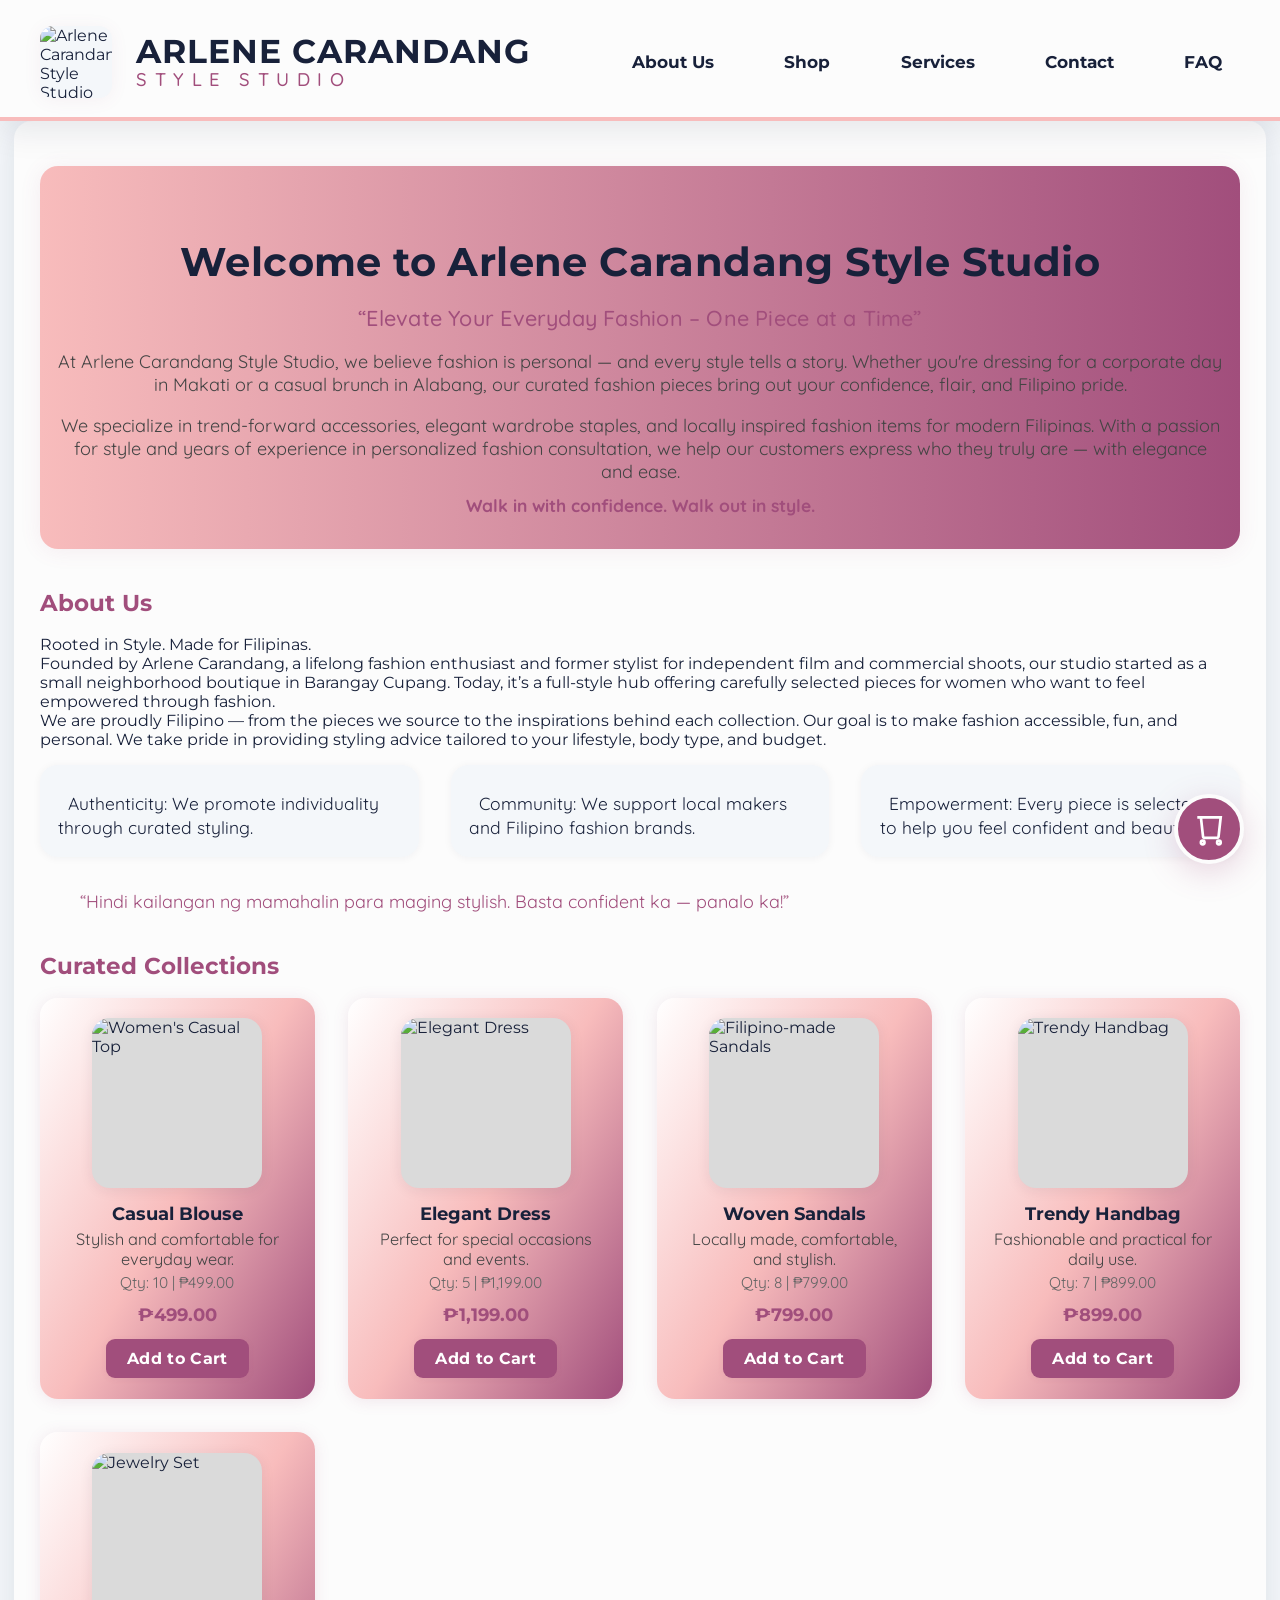
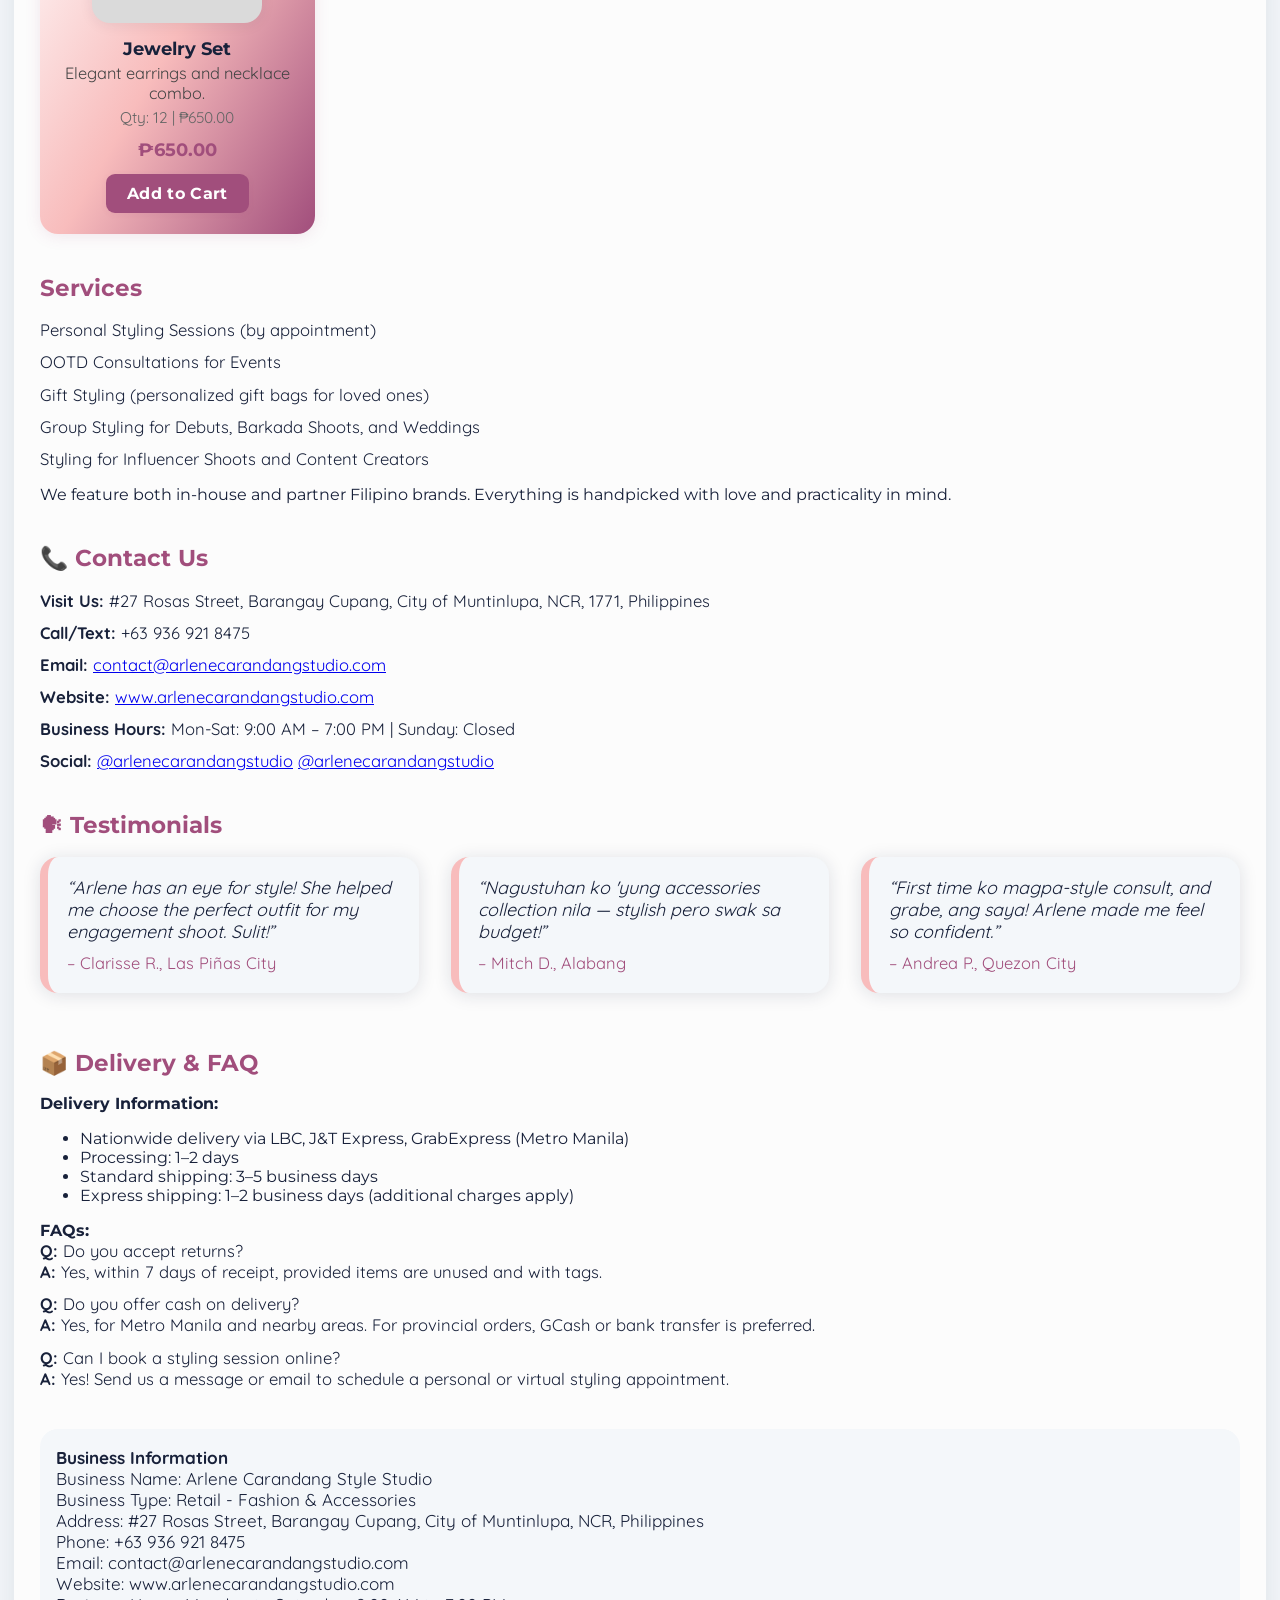
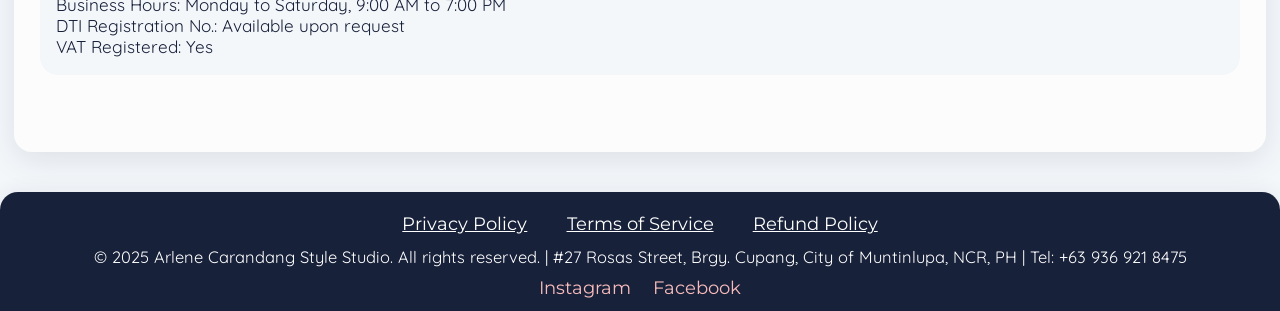
==== index.html @ e935bd35 "index.html" ====
<!DOCTYPE html>
<html lang="en">
<head>
    <meta charset="UTF-8">
    <meta name="viewport" content="width=device-width, initial-scale=1.0">
    <title>Arlene Carandang Style Studio</title>
    <meta name="description" content="Fashion & Accessories for Modern Filipinas. Shop curated collections, book styling sessions, and elevate your style at Arlene Carandang Style Studio.">
    <link rel="icon" type="image/png" href="image/FAVICON.png">
    <link href="https://fonts.googleapis.com/css?family=Montserrat:700,400|Quicksand:500,700&display=swap" rel="stylesheet">
    <style>
        :root {
            --brand-dark: #18213a;
            --brand-accent: #a14e7c;
            --brand-accent2: #f8bcbc;
            --brand-light: #fcfcfc;
            --brand-bg: #f4f7fa;
            --border-radius: 18px;
            --shadow: 0 8px 32px rgba(24,33,58,0.10);
            --brand-spacing: 1.7rem;
            --gradient: linear-gradient(to right, #f8bcbc 0%, #a14e7c 100%);
            --gradient2: linear-gradient(120deg, #fff 0%, #f8bcbc 50%, #a14e7c 100%);
        }
        html, body {
            margin: 0;
            padding: 0;
            font-family: 'Montserrat', 'Quicksand', Arial, Helvetica, sans-serif;
            background: var(--brand-bg);
            color: var(--brand-dark);
        }
        header {
            background: var(--brand-light);
            box-shadow: var(--shadow);
            margin-bottom: 0;
            position: sticky;
            top: 0;
            left: 0;
            right: 0;
            z-index: 100;
            width: 100%;
            transition: box-shadow 0.3s;
            border-bottom: 4px solid var(--brand-accent2);
        }
        .header-wrapper {
            display: flex;
            align-items: center;
            justify-content: space-between;
            max-width: 1200px;
            margin: 0 auto;
            padding: 1.6rem var(--brand-spacing) 1.2rem var(--brand-spacing);
            width: 100%;
        }
        .logo-box {
            display: flex;
            align-items: center;
            gap: 1.5rem;
        }
        .logo-img {
            height: 72px;
            width: 72px;
            min-width: 72px;
            display: flex;
            align-items: center;
        }
        .logo-img img {
            height: 72px;
            width: 72px;
            object-fit: contain;
            display: block;
            border: none;
            border-radius: 13px;
            background: var(--brand-bg);
            box-shadow: 0 2px 18px rgba(161,78,124,0.07);
        }
        .logo-title {
            display: flex;
            flex-direction: column;
            line-height: 1.1;
        }
        .logo-title .main {
            font-size: 2.05rem;
            font-weight: 700;
            color: var(--brand-dark);
            letter-spacing: 0.03em;
            font-family: 'Montserrat', Arial, sans-serif;
        }
        .logo-title .sub {
            font-size: 1.15rem;
            font-weight: 500;
            color: var(--brand-accent);
            letter-spacing: 0.41em;
            margin-top: 0.10rem;
            font-family: 'Quicksand', Arial, sans-serif;
        }
        nav {
            display: flex;
            gap: 2.2rem;
            align-items: center;
        }
        nav a {
            text-decoration: none;
            font-weight: 700;
            font-size: 1.05rem;
            color: var(--brand-dark);
            padding: 0.38rem 1.1rem;
            border-radius: 10px;
            background: none;
            transition: background 0.18s, color 0.18s;
            font-family: 'Montserrat', Arial, sans-serif;
        }
        nav a:hover {
            background: var(--brand-accent2);
            color: var(--brand-dark);
        }
        .burger {
            display: none;
            flex-direction: column;
            justify-content: center;
            align-items: center;
            width: 47px;
            height: 47px;
            cursor: pointer;
            border: none;
            background: transparent;
            margin-left: 1.5rem;
        }
        .burger span {
            display: block;
            height: 5px;
            width: 34px;
            background: var(--brand-dark);
            border-radius: 3px;
            margin: 4px 0;
            transition: all 0.3s;
        }
        @media (max-width: 900px) {
            main {
                padding: 1.2rem 0.4rem;
            }
            .products {
                grid-template-columns: repeat(auto-fit, minmax(220px, 1fr));
            }
            .header-wrapper {
                flex-direction: column;
                gap: 0.6rem;
                padding: 1.6rem 0.8rem 1.2rem 0.8rem;
            }
        }
        @media (max-width: 768px) {
            .header-wrapper {
                flex-direction: row;
                align-items: center;
                justify-content: space-between;
                padding: 1.2rem 0.8rem 1.2rem 0.8rem;
            }
            nav {
                position: fixed;
                top: 0;
                right: -100%;
                height: 100vh;
                width: 260px;
                background: var(--brand-light);
                box-shadow: -2px 0 12px rgba(24,33,58,0.16);
                flex-direction: column;
                justify-content: flex-start;
                align-items: flex-start;
                gap: 0;
                padding: 5.2rem 1.3rem 1.3rem 1.3rem;
                border-radius: 0 0 0 var(--border-radius);
                transition: right 0.32s ease;
                z-index: 200;
            }
            nav a {
                width: 100%;
                margin-bottom: 1.3rem;
                font-size: 1.17rem;
                padding: 0.62rem 0.5rem;
            }
            nav.show {
                right: 0;
            }
            .burger {
                display: flex;
            }
        }
        @media (max-width: 600px) {
            .logo-img, .logo-img img {
                height: 57px;
                width: 57px;
                min-width: 57px;
            }
            .logo-title .main {
                font-size: 1.29rem;
            }
            .logo-title .sub {
                font-size: 0.93rem;
            }
            .intro h1 {
                font-size: 1.57rem;
            }
            .cart-popup-content {
                width: 96vw;
                max-width: 430px;
            }
            .products {
                grid-template-columns: 1fr;
            }
            nav {
                width: 89vw;
            }
        }
        main {
            max-width: 1200px;
            margin: 0 auto;
            background: var(--brand-light);
            border-radius: var(--border-radius);
            box-shadow: var(--shadow);
            padding: 2.8rem 2vw;
        }
        .intro {
            text-align: center;
            margin-bottom: 2.5rem;
            background: var(--gradient);
            border-radius: var(--border-radius);
            padding: 2.4rem 1.1rem 2.1rem 1.1rem;
            color: var(--brand-dark);
            box-shadow: 0 2px 22px rgba(161,78,124,0.09);
        }
        .intro h1 {
            font-size: 2.5rem;
            font-weight: 700;
            color: var(--brand-dark);
            margin-bottom: 0.4rem;
            letter-spacing: 0.01em;
            font-family: 'Montserrat', Arial, sans-serif;
        }
        .intro h2 {
            font-weight: 500;
            font-size: 1.35rem;
            color: var(--brand-accent);
            margin-bottom: 1.2rem;
            letter-spacing: 0.01em;
            font-family: 'Quicksand', Arial, sans-serif;
        }
        .intro p {
            font-size: 1.13rem;
            margin-bottom: 0.7rem;
            color: #444;
            font-family: 'Quicksand', Arial, sans-serif;
        }
        .intro .slogan {
            font-weight: 700;
            font-size: 1.09rem;
            color: var(--brand-accent);
            margin-top: 0.7rem;
            font-family: 'Quicksand', Arial, sans-serif;
        }
        .section {
            margin-bottom: 2.5rem;
        }
        .section h3 {
            color: var(--brand-accent);
            margin-bottom: 1.1rem;
            font-size: 1.42rem;
            font-weight: 700;
            font-family: 'Montserrat', Arial, sans-serif;
        }
        .about-values {
            display: flex;
            flex-wrap: wrap;
            gap: 2rem;
            margin-top: 1rem;
        }
        .about-value {
            flex: 1 1 220px;
            background: var(--brand-bg);
            border-radius: var(--border-radius);
            padding: 1.15rem;
            margin-bottom: 1rem;
            box-shadow: 0 1px 8px rgba(24,33,58,0.05);
            font-size: 1.09rem;
            color: var(--brand-dark);
            font-family: 'Quicksand', Arial, sans-serif;
        }
        .about-value span {
            font-size: 1.7rem;
            margin-right: 0.6rem;
        }
        .products {
            display: grid;
            grid-template-columns: repeat(auto-fit, minmax(260px, 1fr));
            gap: 2.1rem;
        }
        .product-card {
            background: var(--gradient2);
            border-radius: var(--border-radius);
            box-shadow: 0 2px 16px rgba(161,78,124,0.13);
            padding: 1.3rem 1.2rem 1.3rem 1.2rem;
            display: flex;
            flex-direction: column;
            align-items: center;
            transition: box-shadow 0.15s;
        }
        .product-card:hover {
            box-shadow: 0 8px 32px rgba(161,78,124,0.23);
        }
        .product-card img {
            width: 100%;
            max-width: 170px;
            height: 170px;
            object-fit: cover;
            border-radius: var(--border-radius);
            margin-bottom: 0.9rem;
            background: #dadada;
            box-shadow: 0 2px 14px rgba(24,33,58,0.08);
        }
        .product-title {
            font-weight: 700;
            color: var(--brand-dark);
            margin-bottom: 0.3rem;
            font-size: 1.12rem;
            text-align: center;
            font-family: 'Montserrat', Arial, sans-serif;
        }
        .product-desc {
            font-size: 1.02rem;
            color: #444;
            margin-bottom: 0.2rem;
            text-align: center;
            font-family: 'Quicksand', Arial, sans-serif;
        }
        .product-meta {
            font-size: 0.97rem;
            color: #666;
            margin-bottom: 0.7rem;
            text-align: center;
            font-family: 'Quicksand', Arial, sans-serif;
        }
        .product-price {
            font-size: 1.15rem;
            font-weight: 700;
            color: var(--brand-accent);
            margin-bottom: 0.8rem;
            font-family: 'Montserrat', Arial, sans-serif;
        }
        .product-card button {
            padding: 0.6rem 1.32rem;
            background: var(--brand-accent);
            color: #fff;
            border: none;
            border-radius: 9px;
            font-size: 1.03rem;
            cursor: pointer;
            font-weight: 700;
            letter-spacing: 0.02em;
            transition: background 0.2s, box-shadow 0.2s;
            font-family: 'Montserrat', Arial, sans-serif;
            box-shadow: 0 1px 6px rgba(161,78,124,0.09);
        }
        .product-card button:hover {
            background: var(--brand-dark);
            box-shadow: 0 2px 14px rgba(24,33,58,0.11);
        }
        .services-list,
        .contact-list,
        .faq-list {
            margin: 0;
            padding: 0;
            list-style: none;
        }
        .services-list li,
        .contact-list li,
        .faq-list li {
            margin-bottom: 0.7rem;
            font-size: 1.04rem;
            font-family: 'Quicksand', Arial, sans-serif;
        }
        .testimonials {
            display: flex;
            flex-wrap: wrap;
            gap: 2rem;
        }
        .testimonial-card {
            flex: 1 1 270px;
            background: var(--brand-bg);
            border-radius: var(--border-radius);
            box-shadow: 0 2px 18px rgba(24,33,58,0.13);
            padding: 1.2rem;
            margin-bottom: 1rem;
            font-style: italic;
            font-size: 1.12rem;
            font-family: 'Quicksand', Arial, sans-serif;
            border-left: 8px solid var(--brand-accent2);
        }
        .testimonial-card cite {
            display: block;
            margin-top: 0.7rem;
            font-size: 1.03rem;
            color: var(--brand-accent);
            font-style: normal;
        }
        .business-info {
            background: var(--brand-bg);
            border-radius: var(--border-radius);
            padding: 1.15rem 1rem 1.15rem 1rem;
            margin-bottom: 2rem;
            font-size: 1.07rem;
            font-family: 'Quicksand', Arial, sans-serif;
        }
        footer {
            background: var(--brand-dark);
            color: #fff;
            text-align: center;
            padding: 1.3rem 0 0.7rem 0;
            margin-top: 2.5rem;
            border-radius: var(--border-radius) var(--border-radius) 0 0;
            box-shadow: 0 -2px 18px rgba(24,33,58,0.07);
        }
        .footer-links {
            margin-bottom: 0.8rem;
        }
        .footer-links a {
            color: #fff;
            text-decoration: underline;
            margin: 0 1.1rem;
            font-size: 1.1rem;
            font-family: 'Montserrat', Arial, sans-serif;
        }
        .footer-links a:hover {
            color: var(--brand-accent2);
        }
        .footer-info {
            font-size: 1.03rem;
            margin-bottom: 0.6rem;
            font-family: 'Quicksand', Arial, sans-serif;
        }
        .footer-social a {
            color: var(--brand-accent2);
            margin: 0 0.56rem;
            font-size: 1.14rem;
            text-decoration: none;
            font-family: 'Montserrat', Arial, sans-serif;
        }
        .footer-social a:hover {
            color: #fff;
        }
        .burger.active span:nth-child(1) {
            transform: rotate(45deg) translate(8px, 8px);
        }
        .burger.active span:nth-child(2) {
            opacity: 0;
        }
        .burger.active span:nth-child(3) {
            transform: rotate(-45deg) translate(8px, -8px);
        }
        .nav-overlay {
            display: none;
            position: fixed;
            top: 0; left: 0; right: 0; bottom: 0;
            background: rgba(24,33,58,0.25);
            z-index: 150;
        }
        .nav-overlay.show {
            display: block;
        }
        /* Floating Cart Button Styles */
        .cart-fab {
            position: fixed;
            bottom: 36px;
            right: 36px;
            z-index: 999;
            background: var(--brand-accent);
            color: #fff;
            border: none;
            border-radius: 50%;
            width: 70px;
            height: 70px;
            display: flex;
            align-items: center;
            justify-content: center;
            box-shadow: 0 8px 32px rgba(161,78,124,0.23);
            cursor: pointer;
            transition: background 0.22s, box-shadow 0.22s, transform 0.16s;
            font-size: 2.4rem;
            border: 4px solid var(--brand-light);
        }
        .cart-fab:hover {
            background: var(--brand-dark);
            box-shadow: 0 12px 38px rgba(24,33,58,0.27);
            transform: scale(1.07);
        }
        @media (max-width: 600px) {
            .cart-fab {
                bottom: 18px;
                right: 18px;
                width: 54px;
                height: 54px;
                font-size: 1.7rem;
                border-width: 2px;
            }
        }
        /* Cart Popup Styles */
        .cart-popup-bg {
            display: none;
            position: fixed;
            left: 0; top: 0; right: 0; bottom: 0;
            background: rgba(24,33,58,0.22);
            z-index: 2001;
        }
        .cart-popup-bg.show {
            display: block;
        }
        .cart-popup-content {
            position: fixed;
            left: 50%;
            top: 50%;
            transform: translate(-50%, -50%);
            background: var(--brand-light);
            border-radius: var(--border-radius);
            box-shadow: 0 8px 38px rgba(24,33,58,0.23);
            min-width: 370px;
            max-width: 410px;
            padding: 2.1rem 1.5rem 1.3rem 1.5rem;
            z-index: 2002;
            display: none;
            flex-direction: column;
            animation: fadeInCart 0.33s;
        }
        .cart-popup-content.show {
            display: flex;
        }
        @keyframes fadeInCart {
            from { transform: translate(-50%, 60px) scale(0.95); opacity: 0; }
            to { transform: translate(-50%, 0) scale(1); opacity: 1; }
        }
        .cart-popup-header {
            font-size: 1.23rem;
            font-weight: 700;
            color: var(--brand-dark);
            margin-bottom: 0.67rem;
            letter-spacing: 0.04em;
            font-family: 'Montserrat', Arial, sans-serif;
        }
        .cart-popup-items {
            margin-bottom: 1.1rem;
            padding: 0;
            max-height: 180px;
            overflow-y: auto;
            background: var(--brand-bg);
            border-radius: 10px;
            box-shadow: 0 1px 6px rgba(161,78,124,0.05);
        }
        .cart-popup-items li {
            display: flex;
            align-items: center;
            justify-content: space-between;
            list-style: none;
            font-size: 1.09rem;
            margin-bottom: 0.34rem;
            color: var(--brand-dark);
            padding: 0.55rem 1rem;
            border-bottom: 1px solid #ececec;
        }
        .cart-popup-items li:last-child {
            border-bottom: none;
        }
        .cart-popup-item-title {
            font-weight: 500;
            font-family: 'Montserrat', Arial, sans-serif;
        }
        .cart-popup-item-remove {
            background: var(--brand-accent2);
            color: var(--brand-dark);
            border: none;
            border-radius: 6px;
            cursor: pointer;
            font-size: 0.97rem;
            font-weight: 700;
            padding: 0.32rem 0.8rem;
            margin-left: 1rem;
            transition: background 0.18s, color 0.18s;
        }
        .cart-popup-item-remove:hover {
            background: var(--brand-accent);
            color: #fff;
        }
        .cart-popup-total {
            font-weight: 700;
            color: var(--brand-accent);
            margin-bottom: 1.2rem;
            font-size: 1.14rem;
            font-family: 'Montserrat', Arial, sans-serif;
        }
        .cart-popup-actions {
            display: flex;
            justify-content: flex-end;
            gap: 0.7rem;
        }
        .cart-popup-close,
        .cart-popup-checkout {
            padding: 0.75rem 1.4rem;
            border-radius: 12px;
            font-weight: 700;
            font-size: 1.07rem;
            border: none;
            cursor: pointer;
            transition: background 0.22s;
            font-family: 'Montserrat', Arial, sans-serif;
            box-shadow: 0 1px 6px rgba(24,33,58,0.07);
        }
        .cart-popup-close {
            background: #eee;
            color: var(--brand-dark);
        }
        .cart-popup-close:hover {
            background: #e0d1d9;
            color: var(--brand-accent);
        }
        .cart-popup-checkout {
            background: var(--brand-accent);
            color: #fff;
        }
        .cart-popup-checkout:hover {
            background: var(--brand-dark);
        }
        @media (max-width: 600px) {
            .cart-popup-content {
                left: 50%;
                top: 50%;
                min-width: 220px;
                max-width: 96vw;
                padding: 1.3rem 0.8rem 1.3rem 0.8rem;
            }
        }
    </style>
    <script>
        // Simple front-end cart functionality
        let cart = [];
        function addToCart(productTitle, price) {
            const item = cart.find(i => i.title === productTitle);
            if (item) {
                item.qty += 1;
            } else {
                cart.push({ title: productTitle, price: price, qty: 1 });
            }
            renderCartPopup();
        }
        function removeCartItem(index) {
            cart.splice(index, 1);
            renderCartPopup();
        }
        function renderCartPopup() {
            const cartList = document.getElementById('cart-popup-items');
            const cartTotal = document.getElementById('cart-popup-total');
            cartList.innerHTML = '';
            let total = 0;
            if (cart.length === 0) {
                const li = document.createElement('li');
                li.textContent = 'Cart is empty.';
                li.style.opacity = '0.7';
                li.style.justifyContent = 'center';
                cartList.appendChild(li);
            } else {
                cart.forEach((item, idx) => {
                    total += item.price * item.qty;
                    const li = document.createElement('li');
                    const titleSpan = document.createElement('span');
                    titleSpan.className = 'cart-popup-item-title';
                    titleSpan.textContent = `${item.title} x${item.qty} - ₱${item.price.toFixed(2)}`;
                    li.appendChild(titleSpan);
                    const removeBtn = document.createElement('button');
                    removeBtn.className = 'cart-popup-item-remove';
                    removeBtn.textContent = 'Remove';
                    removeBtn.onclick = function() { removeCartItem(idx); };
                    li.appendChild(removeBtn);
                    cartList.appendChild(li);
                });
            }
            cartTotal.textContent = `Total: ₱${total.toFixed(2)}`;
        }
        function openCartPopup() {
            document.getElementById('cart-popup-bg').classList.add('show');
            document.getElementById('cart-popup-content').classList.add('show');
            renderCartPopup();
        }
        function closeCartPopup() {
            document.getElementById('cart-popup-bg').classList.remove('show');
            document.getElementById('cart-popup-content').classList.remove('show');
        }
        function checkout() {
            window.location.href = 'order-summary.html';
        }
        document.addEventListener('DOMContentLoaded', function() {
            renderCartPopup();

            var burger = document.getElementById('burger-btn');
            var nav = document.getElementById('main-nav');
            var overlay = document.getElementById('nav-overlay');
            function toggleNav() {
                burger.classList.toggle('active');
                nav.classList.toggle('show');
                overlay.classList.toggle('show');
                if (nav.classList.contains('show')) {
                    document.body.style.overflow = 'hidden';
                } else {
                    document.body.style.overflow = '';
                }
            }
            burger.addEventListener('click', toggleNav);
            overlay.addEventListener('click', toggleNav);
            window.addEventListener('resize', function() {
                if (window.innerWidth > 768) {
                    nav.classList.remove('show');
                    burger.classList.remove('active');
                    overlay.classList.remove('show');
                    document.body.style.overflow = '';
                }
            });
            document.addEventListener('keydown', function(e) {
                if (e.key === 'Escape' && nav.classList.contains('show')) {
                    toggleNav();
                }
                if (e.key === 'Escape' && document.getElementById('cart-popup-bg').classList.contains('show')) {
                    closeCartPopup();
                }
            });

            document.getElementById('cart-popup-bg').addEventListener('click', closeCartPopup);
            document.getElementById('cart-fab-btn').addEventListener('click', openCartPopup);
            document.getElementById('cart-popup-close').addEventListener('click', closeCartPopup);
            document.getElementById('cart-popup-checkout').addEventListener('click', checkout);
        });
    </script>
</head>
<body>
    <header>
        <div class="header-wrapper">
            <div class="logo-box">
                <div class="logo-img">
                    <img src="image/LOGO.png" alt="Arlene Carandang Style Studio Logo">
                </div>
                <div class="logo-title">
                    <span class="main">ARLENE CARANDANG</span>
                    <span class="sub">STYLE STUDIO</span>
                </div>
            </div>
            <button id="burger-btn" class="burger" aria-label="Open navigation" aria-expanded="false" aria-controls="main-nav">
                <span></span>
                <span></span>
                <span></span>
            </button>
            <nav id="main-nav">
                <a href="#about">About Us</a>
                <a href="#products">Shop</a>
                <a href="#services">Services</a>
                <a href="#contact">Contact</a>
                <a href="#faq">FAQ</a>
            </nav>
        </div>
        <div id="nav-overlay" class="nav-overlay"></div>
    </header>
    <main>
        <section class="intro">
            <h1>Welcome to Arlene Carandang Style Studio</h1>
            <h2>“Elevate Your Everyday Fashion – One Piece at a Time”</h2>
            <p>At Arlene Carandang Style Studio, we believe fashion is personal — and every style tells a story. Whether you're dressing for a corporate day in Makati or a casual brunch in Alabang, our curated fashion pieces bring out your confidence, flair, and Filipino pride.</p>
            <p>We specialize in trend-forward accessories, elegant wardrobe staples, and locally inspired fashion items for modern Filipinas. With a passion for style and years of experience in personalized fashion consultation, we help our customers express who they truly are — with elegance and ease.</p>
            <div class="slogan"> Walk in with confidence. Walk out in style.</div>
        </section>
        <section id="about" class="section">
            <h3>About Us</h3>
            <p>Rooted in Style. Made for Filipinas.<br>
            Founded by Arlene Carandang, a lifelong fashion enthusiast and former stylist for independent film and commercial shoots, our studio started as a small neighborhood boutique in Barangay Cupang. Today, it’s a full-style hub offering carefully selected pieces for women who want to feel empowered through fashion.<br>
            We are proudly Filipino — from the pieces we source to the inspirations behind each collection. Our goal is to make fashion accessible, fun, and personal. We take pride in providing styling advice tailored to your lifestyle, body type, and budget.</p>
            <div class="about-values">
                <div class="about-value"><span></span>Authenticity: We promote individuality through curated styling.</div>
                <div class="about-value"><span></span>Community: We support local makers and Filipino fashion brands.</div>
                <div class="about-value"><span></span>Empowerment: Every piece is selected to help you feel confident and beautiful.</div>
            </div>
            <blockquote style="font-size:1.12rem;color:var(--brand-accent);margin-top:1.1rem;font-family:'Quicksand',Arial,sans-serif;">
                “Hindi kailangan ng mamahalin para maging stylish. Basta confident ka — panalo ka!”
            </blockquote>
        </section>
        <section id="products" class="section">
            <h3>Curated Collections</h3>
            <div class="products">
                <div class="product-card">
                    <img src="image/placeholder1.png" alt="Women's Casual Top">
                    <div class="product-title">Casual Blouse</div>
                    <div class="product-desc">Stylish and comfortable for everyday wear.</div>
                    <div class="product-meta">Qty: 10 | ₱499.00</div>
                    <div class="product-price">₱499.00</div>
                    <button onclick="addToCart('Casual Blouse', 499.00)">Add to Cart</button>
                </div>
                <div class="product-card">
                    <img src="image/placeholder2.png" alt="Elegant Dress">
                    <div class="product-title">Elegant Dress</div>
                    <div class="product-desc">Perfect for special occasions and events.</div>
                    <div class="product-meta">Qty: 5 | ₱1,199.00</div>
                    <div class="product-price">₱1,199.00</div>
                    <button onclick="addToCart('Elegant Dress', 1199.00)">Add to Cart</button>
                </div>
                <div class="product-card">
                    <img src="image/placeholder3.png" alt="Filipino-made Sandals">
                    <div class="product-title">Woven Sandals</div>
                    <div class="product-desc">Locally made, comfortable, and stylish.</div>
                    <div class="product-meta">Qty: 8 | ₱799.00</div>
                    <div class="product-price">₱799.00</div>
                    <button onclick="addToCart('Woven Sandals', 799.00)">Add to Cart</button>
                </div>
                <div class="product-card">
                    <img src="image/placeholder4.png" alt="Trendy Handbag">
                    <div class="product-title">Trendy Handbag</div>
                    <div class="product-desc">Fashionable and practical for daily use.</div>
                    <div class="product-meta">Qty: 7 | ₱899.00</div>
                    <div class="product-price">₱899.00</div>
                    <button onclick="addToCart('Trendy Handbag', 899.00)">Add to Cart</button>
                </div>
                <div class="product-card">
                    <img src="image/placeholder5.png" alt="Jewelry Set">
                    <div class="product-title">Jewelry Set</div>
                    <div class="product-desc">Elegant earrings and necklace combo.</div>
                    <div class="product-meta">Qty: 12 | ₱650.00</div>
                    <div class="product-price">₱650.00</div>
                    <button onclick="addToCart('Jewelry Set', 650.00)">Add to Cart</button>
                </div>
            </div>
        </section>
        <section id="services" class="section">
            <h3>Services</h3>
            <ul class="services-list">
                <li>Personal Styling Sessions (by appointment)</li>
                <li>OOTD Consultations for Events</li>
                <li>Gift Styling (personalized gift bags for loved ones)</li>
                <li>Group Styling for Debuts, Barkada Shoots, and Weddings</li>
                <li>Styling for Influencer Shoots and Content Creators</li>
            </ul>
            <p>We feature both in-house and partner Filipino brands. Everything is handpicked with love and practicality in mind.</p>
        </section>
        <section id="contact" class="section">
            <h3>📞 Contact Us</h3>
            <ul class="contact-list">
                <li><strong>Visit Us:</strong> #27 Rosas Street, Barangay Cupang, City of Muntinlupa, NCR, 1771, Philippines</li>
                <li><strong>Call/Text:</strong> +63 936 921 8475</li>
                <li><strong>Email:</strong> <a href="mailto:contact@arlenecarandangstudio.com">contact@arlenecarandangstudio.com</a></li>
                <li><strong>Website:</strong> <a href="https://www.arlenecarandangstudio.com" target="_blank">www.arlenecarandangstudio.com</a></li>
                <li><strong>Business Hours:</strong> Mon-Sat: 9:00 AM – 7:00 PM | Sunday: Closed</li>
                <li>
                    <strong>Social:</strong>
                    <a href="https://www.instagram.com/arlenecarandangstudio" target="_blank">@arlenecarandangstudio</a>
                    <a href="https://www.facebook.com/arlenecarandangstudio" target="_blank">@arlenecarandangstudio</a>
                </li>
            </ul>
        </section>
        <section id="testimonials" class="section">
            <h3>🗣 Testimonials</h3>
            <div class="testimonials">
                <div class="testimonial-card">
                    “Arlene has an eye for style! She helped me choose the perfect outfit for my engagement shoot. Sulit!”
                    <cite>– Clarisse R., Las Piñas City</cite>
                </div>
                <div class="testimonial-card">
                    “Nagustuhan ko 'yung accessories collection nila — stylish pero swak sa budget!”
                    <cite>– Mitch D., Alabang</cite>
                </div>
                <div class="testimonial-card">
                    “First time ko magpa-style consult, and grabe, ang saya! Arlene made me feel so confident.”
                    <cite>– Andrea P., Quezon City</cite>
                </div>
            </div>
        </section>
        <section id="faq" class="section">
            <h3>📦 Delivery & FAQ</h3>
            <div>
                <strong>Delivery Information:</strong>
                <ul>
                    <li>Nationwide delivery via LBC, J&T Express, GrabExpress (Metro Manila)</li>
                    <li>Processing: 1–2 days</li>
                    <li>Standard shipping: 3–5 business days</li>
                    <li>Express shipping: 1–2 business days (additional charges apply)</li>
                </ul>
            </div>
            <div>
                <strong>FAQs:</strong>
                <ul class="faq-list">
                    <li><strong>Q:</strong> Do you accept returns?<br><strong>A:</strong> Yes, within 7 days of receipt, provided items are unused and with tags.</li>
                    <li><strong>Q:</strong> Do you offer cash on delivery?<br><strong>A:</strong> Yes, for Metro Manila and nearby areas. For provincial orders, GCash or bank transfer is preferred.</li>
                    <li><strong>Q:</strong> Can I book a styling session online?<br><strong>A:</strong> Yes! Send us a message or email to schedule a personal or virtual styling appointment.</li>
                </ul>
            </div>
        </section>
        <section class="business-info">
            <strong>Business Information<br></strong>
            Business Name: Arlene Carandang Style Studio<br>
            Business Type: Retail - Fashion & Accessories<br>
            Address: #27 Rosas Street, Barangay Cupang, City of Muntinlupa, NCR, Philippines<br>
            Phone: +63 936 921 8475<br>
            Email: contact@arlenecarandangstudio.com<br>
            Website: www.arlenecarandangstudio.com<br>
            Business Hours: Monday to Saturday, 9:00 AM to 7:00 PM<br>
            DTI Registration No.: Available upon request<br>
            VAT Registered: Yes
        </section>
    </main>
    <!-- Floating Cart Button -->
    <button class="cart-fab" id="cart-fab-btn" aria-label="Cart">
        <!-- Shopping cart SVG icon -->
        <svg width="36" height="36" viewBox="0 0 20 20" fill="none" aria-hidden="true">
            <path d="M6.5 16.5C7.05228 16.5 7.5 16.9477 7.5 17.5C7.5 18.0523 7.05228 18.5 6.5 18.5C5.94772 18.5 5.5 18.0523 5.5 17.5C5.5 16.9477 5.94772 16.5 6.5 16.5ZM15.5 16.5C16.0523 16.5 16.5 16.9477 16.5 17.5C16.5 18.0523 16.0523 18.5 15.5 18.5C14.9477 18.5 14.5 18.0523 14.5 17.5C14.5 16.9477 14.9477 16.5 15.5 16.5ZM3.5 3.5H5.5L6.68 14.07C6.73417 14.5557 7.14448 14.9214 7.634 14.9214H14.366C14.8555 14.9214 15.2658 14.5557 15.32 14.07L16.5 3.5H3.5Z" stroke="#fff" stroke-width="1.5" fill="none"/>
        </svg>
    </button>
    <!-- Cart Popup Overlay & Content -->
    <div class="cart-popup-bg" id="cart-popup-bg"></div>
    <div class="cart-popup-content" id="cart-popup-content">
        <div class="cart-popup-header">🛒 Shopping Cart</div>
        <ul class="cart-popup-items" id="cart-popup-items"></ul>
        <div class="cart-popup-total" id="cart-popup-total">Total: ₱0.00</div>
        <div class="cart-popup-actions">
            <button class="cart-popup-close" id="cart-popup-close" type="button">Close</button>
            <button class="cart-popup-checkout" id="cart-popup-checkout" type="button">Checkout</button>
        </div>
    </div>
    <footer>
        <div class="footer-links">
            <a href="privacy-policy.html">Privacy Policy</a>
            <a href="terms.html">Terms of Service</a>
            <a href="refund-policy.html">Refund Policy</a>
        </div>
        <div class="footer-info">
            &copy; 2025 Arlene Carandang Style Studio. All rights reserved. | #27 Rosas Street, Brgy. Cupang, City of Muntinlupa, NCR, PH | Tel: +63 936 921 8475
        </div>
        <div class="footer-social">
            <a href="https://www.instagram.com/arlenecarandangstudio" target="_blank">Instagram</a>
            <a href="https://www.facebook.com/arlenecarandangstudio" target="_blank">Facebook</a>
        </div>
    </footer>
</body>
</html>
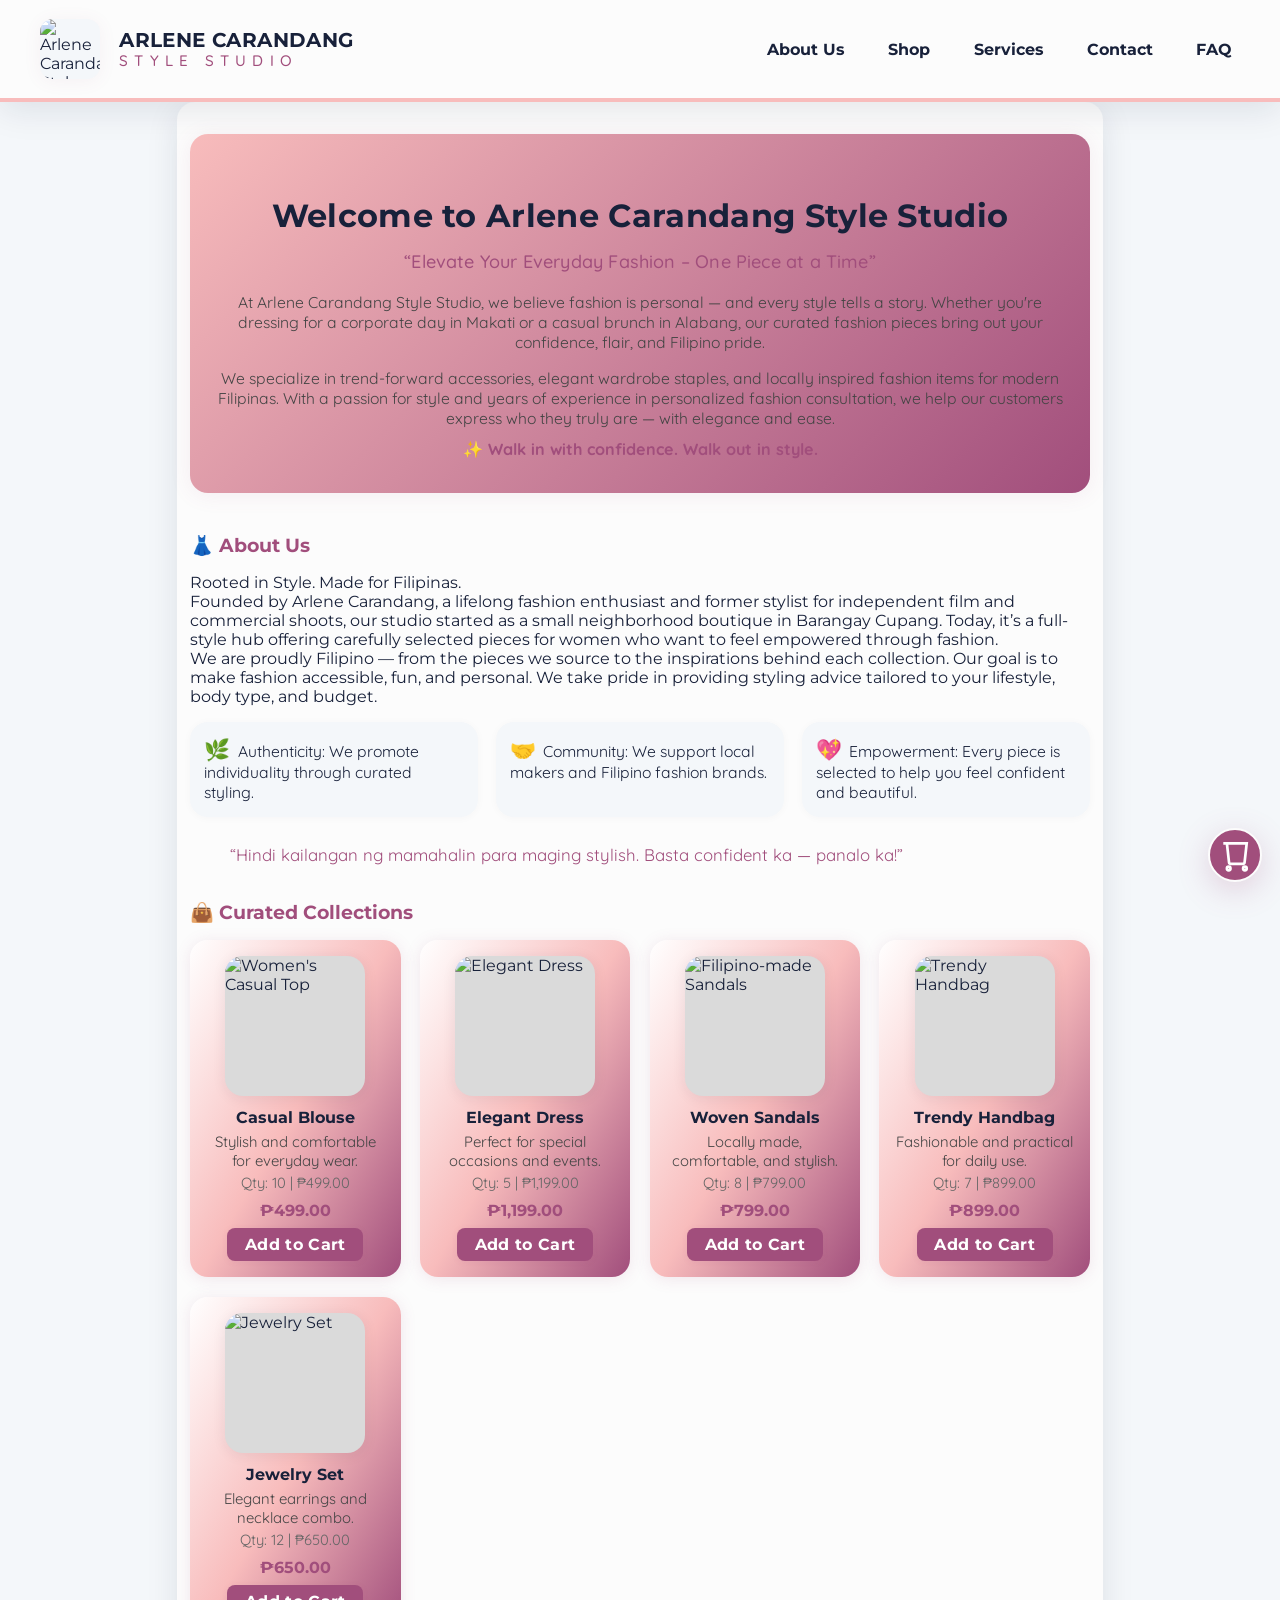
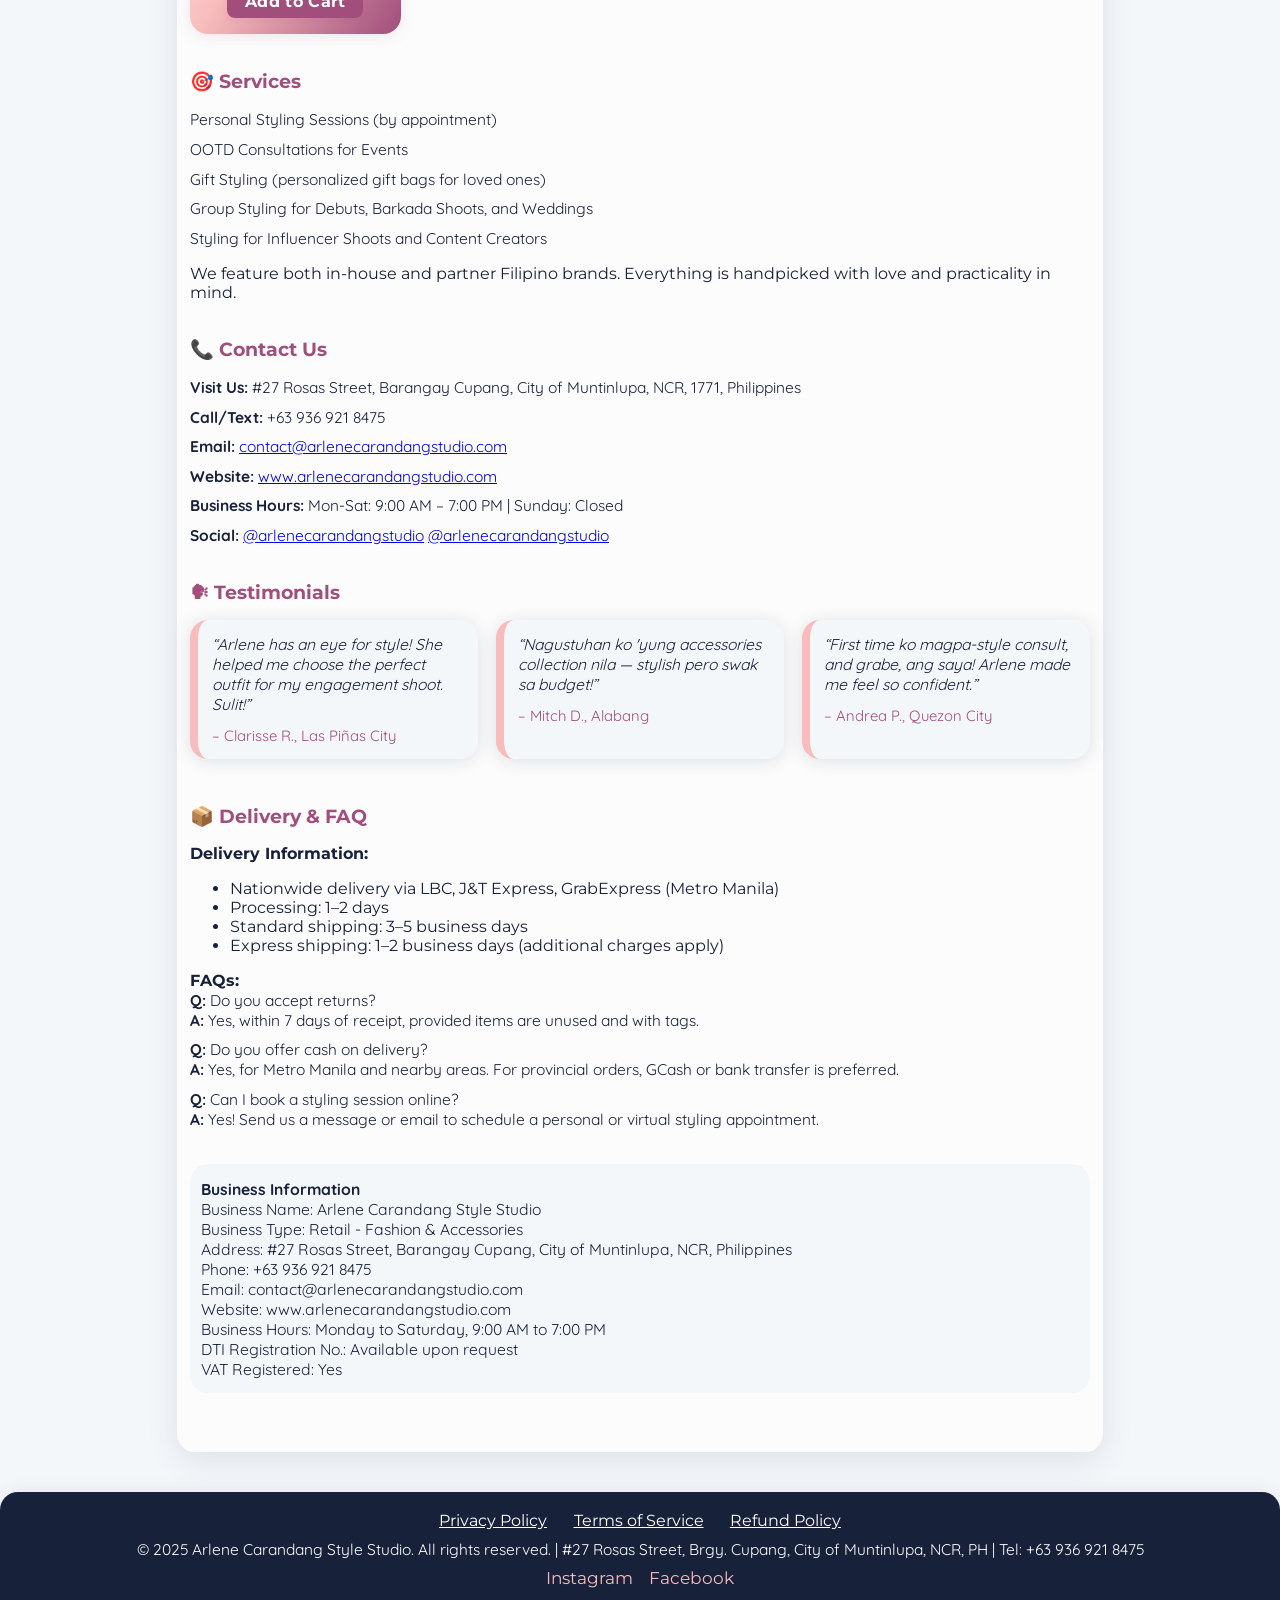
==== commit 6d2d1e66: "index.html" ====
--- a/index.html
+++ b/index.html
@@ -2,7 +2,7 @@
 <html lang="en">
 <head>
     <meta charset="UTF-8">
-    <meta name="viewport" content="width=device-width, initial-scale=1.0">
+    <meta name="viewport" content="width=device-width,initial-scale=1.0">
     <title>Arlene Carandang Style Studio</title>
     <meta name="description" content="Fashion & Accessories for Modern Filipinas. Shop curated collections, book styling sessions, and elevate your style at Arlene Carandang Style Studio.">
     <link rel="icon" type="image/png" href="image/FAVICON.png">
@@ -17,7 +17,7 @@
             --border-radius: 18px;
             --shadow: 0 8px 32px rgba(24,33,58,0.10);
             --brand-spacing: 1.7rem;
-            --gradient: linear-gradient(to right, #f8bcbc 0%, #a14e7c 100%);
+            --gradient: linear-gradient(135deg, #f8bcbc 0%, #a14e7c 100%);
             --gradient2: linear-gradient(120deg, #fff 0%, #f8bcbc 50%, #a14e7c 100%);
         }
         html, body {
@@ -26,6 +26,7 @@
             font-family: 'Montserrat', 'Quicksand', Arial, Helvetica, sans-serif;
             background: var(--brand-bg);
             color: var(--brand-dark);
+            min-height: 100vh;
         }
         header {
             background: var(--brand-light);
@@ -46,24 +47,24 @@
             justify-content: space-between;
             max-width: 1200px;
             margin: 0 auto;
-            padding: 1.6rem var(--brand-spacing) 1.2rem var(--brand-spacing);
+            padding: 1.2rem var(--brand-spacing) 1.2rem var(--brand-spacing);
             width: 100%;
         }
         .logo-box {
             display: flex;
             align-items: center;
-            gap: 1.5rem;
+            gap: 1.2rem;
         }
         .logo-img {
-            height: 72px;
-            width: 72px;
-            min-width: 72px;
+            height: 60px;
+            width: 60px;
+            min-width: 60px;
             display: flex;
             align-items: center;
         }
         .logo-img img {
-            height: 72px;
-            width: 72px;
+            height: 60px;
+            width: 60px;
             object-fit: contain;
             display: block;
             border: none;
@@ -77,14 +78,14 @@
             line-height: 1.1;
         }
         .logo-title .main {
-            font-size: 2.05rem;
-            font-weight: 700;
-            color: var(--brand-dark);
-            letter-spacing: 0.03em;
+            font-size: 1.25rem;
+            font-weight: 700;
+            color: var(--brand-dark);
+            letter-spacing: 0.02em;
             font-family: 'Montserrat', Arial, sans-serif;
         }
         .logo-title .sub {
-            font-size: 1.15rem;
+            font-size: 0.95rem;
             font-weight: 500;
             color: var(--brand-accent);
             letter-spacing: 0.41em;
@@ -93,16 +94,16 @@
         }
         nav {
             display: flex;
-            gap: 2.2rem;
+            gap: 1.7rem;
             align-items: center;
         }
         nav a {
             text-decoration: none;
             font-weight: 700;
-            font-size: 1.05rem;
-            color: var(--brand-dark);
-            padding: 0.38rem 1.1rem;
-            border-radius: 10px;
+            font-size: 1rem;
+            color: var(--brand-dark);
+            padding: 0.25rem 0.5rem;
+            border-radius: 8px;
             background: none;
             transition: background 0.18s, color 0.18s;
             font-family: 'Montserrat', Arial, sans-serif;
@@ -116,20 +117,20 @@
             flex-direction: column;
             justify-content: center;
             align-items: center;
-            width: 47px;
-            height: 47px;
+            width: 41px;
+            height: 41px;
             cursor: pointer;
             border: none;
             background: transparent;
-            margin-left: 1.5rem;
+            margin-left: 1.2rem;
         }
         .burger span {
             display: block;
             height: 5px;
-            width: 34px;
+            width: 28px;
             background: var(--brand-dark);
             border-radius: 3px;
-            margin: 4px 0;
+            margin: 3px 0;
             transition: all 0.3s;
         }
         @media (max-width: 900px) {
@@ -137,43 +138,54 @@
                 padding: 1.2rem 0.4rem;
             }
             .products {
-                grid-template-columns: repeat(auto-fit, minmax(220px, 1fr));
+                grid-template-columns: repeat(auto-fit, minmax(200px, 1fr));
             }
             .header-wrapper {
                 flex-direction: column;
-                gap: 0.6rem;
-                padding: 1.6rem 0.8rem 1.2rem 0.8rem;
-            }
-        }
-        @media (max-width: 768px) {
+                gap: 1.1rem;
+                padding: 1.3rem 0.8rem 1.1rem 0.8rem;
+            }
+        }
+        @media (max-width: 600px) {
             .header-wrapper {
                 flex-direction: row;
+                justify-content: space-between;
                 align-items: center;
-                justify-content: space-between;
-                padding: 1.2rem 0.8rem 1.2rem 0.8rem;
+                padding: 1.1rem 0.6rem 1.1rem 0.6rem;
+            }
+            .logo-img, .logo-img img {
+                height: 44px;
+                width: 44px;
+                min-width: 44px;
+            }
+            .logo-title .main {
+                font-size: 0.98rem;
+            }
+            .logo-title .sub {
+                font-size: 0.79rem;
             }
             nav {
                 position: fixed;
                 top: 0;
-                right: -100%;
+                right: -100vw;
                 height: 100vh;
-                width: 260px;
+                width: 80vw;
                 background: var(--brand-light);
                 box-shadow: -2px 0 12px rgba(24,33,58,0.16);
                 flex-direction: column;
                 justify-content: flex-start;
                 align-items: flex-start;
                 gap: 0;
-                padding: 5.2rem 1.3rem 1.3rem 1.3rem;
+                padding: 3.7rem 0.7rem 1.1rem 1.1rem;
                 border-radius: 0 0 0 var(--border-radius);
                 transition: right 0.32s ease;
                 z-index: 200;
             }
             nav a {
                 width: 100%;
-                margin-bottom: 1.3rem;
-                font-size: 1.17rem;
-                padding: 0.62rem 0.5rem;
+                margin-bottom: 1.1rem;
+                font-size: 1.04rem;
+                padding: 0.45rem 0.5rem;
             }
             nav.show {
                 right: 0;
@@ -182,51 +194,26 @@
                 display: flex;
             }
         }
-        @media (max-width: 600px) {
-            .logo-img, .logo-img img {
-                height: 57px;
-                width: 57px;
-                min-width: 57px;
-            }
-            .logo-title .main {
-                font-size: 1.29rem;
-            }
-            .logo-title .sub {
-                font-size: 0.93rem;
-            }
-            .intro h1 {
-                font-size: 1.57rem;
-            }
-            .cart-popup-content {
-                width: 96vw;
-                max-width: 430px;
-            }
-            .products {
-                grid-template-columns: 1fr;
-            }
-            nav {
-                width: 89vw;
-            }
-        }
         main {
-            max-width: 1200px;
+            max-width: 900px;
             margin: 0 auto;
             background: var(--brand-light);
             border-radius: var(--border-radius);
             box-shadow: var(--shadow);
-            padding: 2.8rem 2vw;
+            padding: 2rem 1vw 2.2rem 1vw;
         }
         .intro {
             text-align: center;
             margin-bottom: 2.5rem;
             background: var(--gradient);
             border-radius: var(--border-radius);
-            padding: 2.4rem 1.1rem 2.1rem 1.1rem;
+            padding: 2.2rem 1.1rem 2.1rem 1.1rem;
             color: var(--brand-dark);
             box-shadow: 0 2px 22px rgba(161,78,124,0.09);
+            overflow: hidden;
         }
         .intro h1 {
-            font-size: 2.5rem;
+            font-size: 2rem;
             font-weight: 700;
             color: var(--brand-dark);
             margin-bottom: 0.4rem;
@@ -235,66 +222,66 @@
         }
         .intro h2 {
             font-weight: 500;
-            font-size: 1.35rem;
+            font-size: 1.13rem;
             color: var(--brand-accent);
             margin-bottom: 1.2rem;
             letter-spacing: 0.01em;
             font-family: 'Quicksand', Arial, sans-serif;
         }
         .intro p {
-            font-size: 1.13rem;
+            font-size: 0.98rem;
             margin-bottom: 0.7rem;
             color: #444;
             font-family: 'Quicksand', Arial, sans-serif;
         }
         .intro .slogan {
             font-weight: 700;
-            font-size: 1.09rem;
+            font-size: 1.01rem;
             color: var(--brand-accent);
             margin-top: 0.7rem;
             font-family: 'Quicksand', Arial, sans-serif;
         }
         .section {
-            margin-bottom: 2.5rem;
+            margin-bottom: 2.2rem;
         }
         .section h3 {
             color: var(--brand-accent);
-            margin-bottom: 1.1rem;
-            font-size: 1.42rem;
+            margin-bottom: 1rem;
+            font-size: 1.2rem;
             font-weight: 700;
             font-family: 'Montserrat', Arial, sans-serif;
         }
         .about-values {
             display: flex;
             flex-wrap: wrap;
-            gap: 2rem;
+            gap: 1.1rem;
             margin-top: 1rem;
         }
         .about-value {
             flex: 1 1 220px;
             background: var(--brand-bg);
             border-radius: var(--border-radius);
-            padding: 1.15rem;
-            margin-bottom: 1rem;
-            box-shadow: 0 1px 8px rgba(24,33,58,0.05);
-            font-size: 1.09rem;
+            padding: 0.9rem;
+            margin-bottom: 0.7rem;
+            box-shadow: 0 1px 8px rgba(24,33,58,0.03);
+            font-size: 0.98rem;
             color: var(--brand-dark);
             font-family: 'Quicksand', Arial, sans-serif;
         }
         .about-value span {
-            font-size: 1.7rem;
-            margin-right: 0.6rem;
+            font-size: 1.3rem;
+            margin-right: 0.45rem;
         }
         .products {
             display: grid;
-            grid-template-columns: repeat(auto-fit, minmax(260px, 1fr));
-            gap: 2.1rem;
+            grid-template-columns: repeat(auto-fit, minmax(210px, 1fr));
+            gap: 1.2rem;
         }
         .product-card {
             background: var(--gradient2);
             border-radius: var(--border-radius);
             box-shadow: 0 2px 16px rgba(161,78,124,0.13);
-            padding: 1.3rem 1.2rem 1.3rem 1.2rem;
+            padding: 1rem 1rem 1rem 1rem;
             display: flex;
             flex-direction: column;
             align-items: center;
@@ -305,11 +292,11 @@
         }
         .product-card img {
             width: 100%;
-            max-width: 170px;
-            height: 170px;
+            max-width: 140px;
+            height: 140px;
             object-fit: cover;
             border-radius: var(--border-radius);
-            margin-bottom: 0.9rem;
+            margin-bottom: 0.7rem;
             background: #dadada;
             box-shadow: 0 2px 14px rgba(24,33,58,0.08);
         }
@@ -317,38 +304,38 @@
             font-weight: 700;
             color: var(--brand-dark);
             margin-bottom: 0.3rem;
-            font-size: 1.12rem;
+            font-size: 1.02rem;
             text-align: center;
             font-family: 'Montserrat', Arial, sans-serif;
         }
         .product-desc {
-            font-size: 1.02rem;
+            font-size: 0.93rem;
             color: #444;
             margin-bottom: 0.2rem;
             text-align: center;
             font-family: 'Quicksand', Arial, sans-serif;
         }
         .product-meta {
-            font-size: 0.97rem;
+            font-size: 0.92rem;
             color: #666;
-            margin-bottom: 0.7rem;
+            margin-bottom: 0.5rem;
             text-align: center;
             font-family: 'Quicksand', Arial, sans-serif;
         }
         .product-price {
-            font-size: 1.15rem;
+            font-size: 1.03rem;
             font-weight: 700;
             color: var(--brand-accent);
-            margin-bottom: 0.8rem;
+            margin-bottom: 0.5rem;
             font-family: 'Montserrat', Arial, sans-serif;
         }
         .product-card button {
-            padding: 0.6rem 1.32rem;
+            padding: 0.45rem 1.1rem;
             background: var(--brand-accent);
             color: #fff;
             border: none;
-            border-radius: 9px;
-            font-size: 1.03rem;
+            border-radius: 8px;
+            font-size: 0.99rem;
             cursor: pointer;
             font-weight: 700;
             letter-spacing: 0.02em;
@@ -370,73 +357,74 @@
         .services-list li,
         .contact-list li,
         .faq-list li {
-            margin-bottom: 0.7rem;
-            font-size: 1.04rem;
+            margin-bottom: 0.6rem;
+            font-size: 0.97rem;
             font-family: 'Quicksand', Arial, sans-serif;
         }
         .testimonials {
             display: flex;
             flex-wrap: wrap;
-            gap: 2rem;
+            gap: 1.1rem;
         }
         .testimonial-card {
-            flex: 1 1 270px;
+            flex: 1 1 150px;
             background: var(--brand-bg);
             border-radius: var(--border-radius);
             box-shadow: 0 2px 18px rgba(24,33,58,0.13);
-            padding: 1.2rem;
-            margin-bottom: 1rem;
+            padding: 0.9rem;
+            margin-bottom: 0.6rem;
             font-style: italic;
-            font-size: 1.12rem;
+            font-size: 0.98rem;
             font-family: 'Quicksand', Arial, sans-serif;
             border-left: 8px solid var(--brand-accent2);
         }
         .testimonial-card cite {
             display: block;
             margin-top: 0.7rem;
-            font-size: 1.03rem;
+            font-size: 0.93rem;
             color: var(--brand-accent);
             font-style: normal;
         }
         .business-info {
             background: var(--brand-bg);
             border-radius: var(--border-radius);
-            padding: 1.15rem 1rem 1.15rem 1rem;
-            margin-bottom: 2rem;
-            font-size: 1.07rem;
+            padding: 0.9rem 0.7rem 0.9rem 0.7rem;
+            margin-bottom: 1.5rem;
+            font-size: 0.98rem;
             font-family: 'Quicksand', Arial, sans-serif;
         }
         footer {
             background: var(--brand-dark);
             color: #fff;
             text-align: center;
-            padding: 1.3rem 0 0.7rem 0;
+            padding: 1.1rem 0 0.7rem 0;
             margin-top: 2.5rem;
             border-radius: var(--border-radius) var(--border-radius) 0 0;
             box-shadow: 0 -2px 18px rgba(24,33,58,0.07);
+            font-size: 0.95rem;
         }
         .footer-links {
-            margin-bottom: 0.8rem;
+            margin-bottom: 0.6rem;
         }
         .footer-links a {
             color: #fff;
             text-decoration: underline;
-            margin: 0 1.1rem;
-            font-size: 1.1rem;
+            margin: 0 0.7rem;
+            font-size: 1.03rem;
             font-family: 'Montserrat', Arial, sans-serif;
         }
         .footer-links a:hover {
             color: var(--brand-accent2);
         }
         .footer-info {
-            font-size: 1.03rem;
-            margin-bottom: 0.6rem;
+            font-size: 0.97rem;
+            margin-bottom: 0.5rem;
             font-family: 'Quicksand', Arial, sans-serif;
         }
         .footer-social a {
             color: var(--brand-accent2);
-            margin: 0 0.56rem;
-            font-size: 1.14rem;
+            margin: 0 0.4rem;
+            font-size: 1.09rem;
             text-decoration: none;
             font-family: 'Montserrat', Arial, sans-serif;
         }
@@ -444,13 +432,13 @@
             color: #fff;
         }
         .burger.active span:nth-child(1) {
-            transform: rotate(45deg) translate(8px, 8px);
+            transform: rotate(45deg) translate(6px, 6px);
         }
         .burger.active span:nth-child(2) {
             opacity: 0;
         }
         .burger.active span:nth-child(3) {
-            transform: rotate(-45deg) translate(8px, -8px);
+            transform: rotate(-45deg) translate(6px, -6px);
         }
         .nav-overlay {
             display: none;
@@ -462,43 +450,31 @@
         .nav-overlay.show {
             display: block;
         }
-        /* Floating Cart Button Styles */
         .cart-fab {
             position: fixed;
-            bottom: 36px;
-            right: 36px;
+            bottom: 18px;
+            right: 18px;
             z-index: 999;
             background: var(--brand-accent);
             color: #fff;
             border: none;
             border-radius: 50%;
-            width: 70px;
-            height: 70px;
+            width: 54px;
+            height: 54px;
             display: flex;
             align-items: center;
             justify-content: center;
             box-shadow: 0 8px 32px rgba(161,78,124,0.23);
             cursor: pointer;
             transition: background 0.22s, box-shadow 0.22s, transform 0.16s;
-            font-size: 2.4rem;
-            border: 4px solid var(--brand-light);
+            font-size: 1.7rem;
+            border: 2px solid var(--brand-light);
         }
         .cart-fab:hover {
             background: var(--brand-dark);
             box-shadow: 0 12px 38px rgba(24,33,58,0.27);
             transform: scale(1.07);
         }
-        @media (max-width: 600px) {
-            .cart-fab {
-                bottom: 18px;
-                right: 18px;
-                width: 54px;
-                height: 54px;
-                font-size: 1.7rem;
-                border-width: 2px;
-            }
-        }
-        /* Cart Popup Styles */
         .cart-popup-bg {
             display: none;
             position: fixed;
@@ -517,9 +493,9 @@
             background: var(--brand-light);
             border-radius: var(--border-radius);
             box-shadow: 0 8px 38px rgba(24,33,58,0.23);
-            min-width: 370px;
-            max-width: 410px;
-            padding: 2.1rem 1.5rem 1.3rem 1.5rem;
+            min-width: 92vw;
+            max-width: 98vw;
+            padding: 1.3rem 0.8rem 1.3rem 0.8rem;
             z-index: 2002;
             display: none;
             flex-direction: column;
@@ -533,7 +509,7 @@
             to { transform: translate(-50%, 0) scale(1); opacity: 1; }
         }
         .cart-popup-header {
-            font-size: 1.23rem;
+            font-size: 1.06rem;
             font-weight: 700;
             color: var(--brand-dark);
             margin-bottom: 0.67rem;
@@ -554,10 +530,10 @@
             align-items: center;
             justify-content: space-between;
             list-style: none;
-            font-size: 1.09rem;
+            font-size: 0.97rem;
             margin-bottom: 0.34rem;
             color: var(--brand-dark);
-            padding: 0.55rem 1rem;
+            padding: 0.3rem 0.4rem;
             border-bottom: 1px solid #ececec;
         }
         .cart-popup-items li:last-child {
@@ -587,20 +563,20 @@
             font-weight: 700;
             color: var(--brand-accent);
             margin-bottom: 1.2rem;
-            font-size: 1.14rem;
+            font-size: 1.03rem;
             font-family: 'Montserrat', Arial, sans-serif;
         }
         .cart-popup-actions {
             display: flex;
             justify-content: flex-end;
-            gap: 0.7rem;
+            gap: 0.2rem;
         }
         .cart-popup-close,
         .cart-popup-checkout {
-            padding: 0.75rem 1.4rem;
+            font-size: 0.95rem;
+            padding: 0.55rem 1rem;
             border-radius: 12px;
             font-weight: 700;
-            font-size: 1.07rem;
             border: none;
             cursor: pointer;
             transition: background 0.22s;
@@ -622,18 +598,8 @@
         .cart-popup-checkout:hover {
             background: var(--brand-dark);
         }
-        @media (max-width: 600px) {
-            .cart-popup-content {
-                left: 50%;
-                top: 50%;
-                min-width: 220px;
-                max-width: 96vw;
-                padding: 1.3rem 0.8rem 1.3rem 0.8rem;
-            }
-        }
     </style>
     <script>
-        // Simple front-end cart functionality
         let cart = [];
         function addToCart(productTitle, price) {
             const item = cart.find(i => i.title === productTitle);
@@ -736,6 +702,7 @@
         <div class="header-wrapper">
             <div class="logo-box">
                 <div class="logo-img">
+                    <!-- LOGO: Reference image2 -->
                     <img src="image/LOGO.png" alt="Arlene Carandang Style Studio Logo">
                 </div>
                 <div class="logo-title">
@@ -764,24 +731,24 @@
             <h2>“Elevate Your Everyday Fashion – One Piece at a Time”</h2>
             <p>At Arlene Carandang Style Studio, we believe fashion is personal — and every style tells a story. Whether you're dressing for a corporate day in Makati or a casual brunch in Alabang, our curated fashion pieces bring out your confidence, flair, and Filipino pride.</p>
             <p>We specialize in trend-forward accessories, elegant wardrobe staples, and locally inspired fashion items for modern Filipinas. With a passion for style and years of experience in personalized fashion consultation, we help our customers express who they truly are — with elegance and ease.</p>
-            <div class="slogan"> Walk in with confidence. Walk out in style.</div>
+            <div class="slogan">✨ Walk in with confidence. Walk out in style.</div>
         </section>
         <section id="about" class="section">
-            <h3>About Us</h3>
+            <h3>👗 About Us</h3>
             <p>Rooted in Style. Made for Filipinas.<br>
             Founded by Arlene Carandang, a lifelong fashion enthusiast and former stylist for independent film and commercial shoots, our studio started as a small neighborhood boutique in Barangay Cupang. Today, it’s a full-style hub offering carefully selected pieces for women who want to feel empowered through fashion.<br>
             We are proudly Filipino — from the pieces we source to the inspirations behind each collection. Our goal is to make fashion accessible, fun, and personal. We take pride in providing styling advice tailored to your lifestyle, body type, and budget.</p>
             <div class="about-values">
-                <div class="about-value"><span></span>Authenticity: We promote individuality through curated styling.</div>
-                <div class="about-value"><span></span>Community: We support local makers and Filipino fashion brands.</div>
-                <div class="about-value"><span></span>Empowerment: Every piece is selected to help you feel confident and beautiful.</div>
+                <div class="about-value"><span>🌿</span>Authenticity: We promote individuality through curated styling.</div>
+                <div class="about-value"><span>🤝</span>Community: We support local makers and Filipino fashion brands.</div>
+                <div class="about-value"><span>💖</span>Empowerment: Every piece is selected to help you feel confident and beautiful.</div>
             </div>
-            <blockquote style="font-size:1.12rem;color:var(--brand-accent);margin-top:1.1rem;font-family:'Quicksand',Arial,sans-serif;">
+            <blockquote style="font-size:1.05rem;color:var(--brand-accent);margin-top:1rem;font-family:'Quicksand',Arial,sans-serif;">
                 “Hindi kailangan ng mamahalin para maging stylish. Basta confident ka — panalo ka!”
             </blockquote>
         </section>
         <section id="products" class="section">
-            <h3>Curated Collections</h3>
+            <h3>👜 Curated Collections</h3>
             <div class="products">
                 <div class="product-card">
                     <img src="image/placeholder1.png" alt="Women's Casual Top">
@@ -826,7 +793,7 @@
             </div>
         </section>
         <section id="services" class="section">
-            <h3>Services</h3>
+            <h3>🎯 Services</h3>
             <ul class="services-list">
                 <li>Personal Styling Sessions (by appointment)</li>
                 <li>OOTD Consultations for Events</li>
@@ -901,14 +868,11 @@
             VAT Registered: Yes
         </section>
     </main>
-    <!-- Floating Cart Button -->
     <button class="cart-fab" id="cart-fab-btn" aria-label="Cart">
-        <!-- Shopping cart SVG icon -->
         <svg width="36" height="36" viewBox="0 0 20 20" fill="none" aria-hidden="true">
             <path d="M6.5 16.5C7.05228 16.5 7.5 16.9477 7.5 17.5C7.5 18.0523 7.05228 18.5 6.5 18.5C5.94772 18.5 5.5 18.0523 5.5 17.5C5.5 16.9477 5.94772 16.5 6.5 16.5ZM15.5 16.5C16.0523 16.5 16.5 16.9477 16.5 17.5C16.5 18.0523 16.0523 18.5 15.5 18.5C14.9477 18.5 14.5 18.0523 14.5 17.5C14.5 16.9477 14.9477 16.5 15.5 16.5ZM3.5 3.5H5.5L6.68 14.07C6.73417 14.5557 7.14448 14.9214 7.634 14.9214H14.366C14.8555 14.9214 15.2658 14.5557 15.32 14.07L16.5 3.5H3.5Z" stroke="#fff" stroke-width="1.5" fill="none"/>
         </svg>
     </button>
-    <!-- Cart Popup Overlay & Content -->
     <div class="cart-popup-bg" id="cart-popup-bg"></div>
     <div class="cart-popup-content" id="cart-popup-content">
         <div class="cart-popup-header">🛒 Shopping Cart</div>
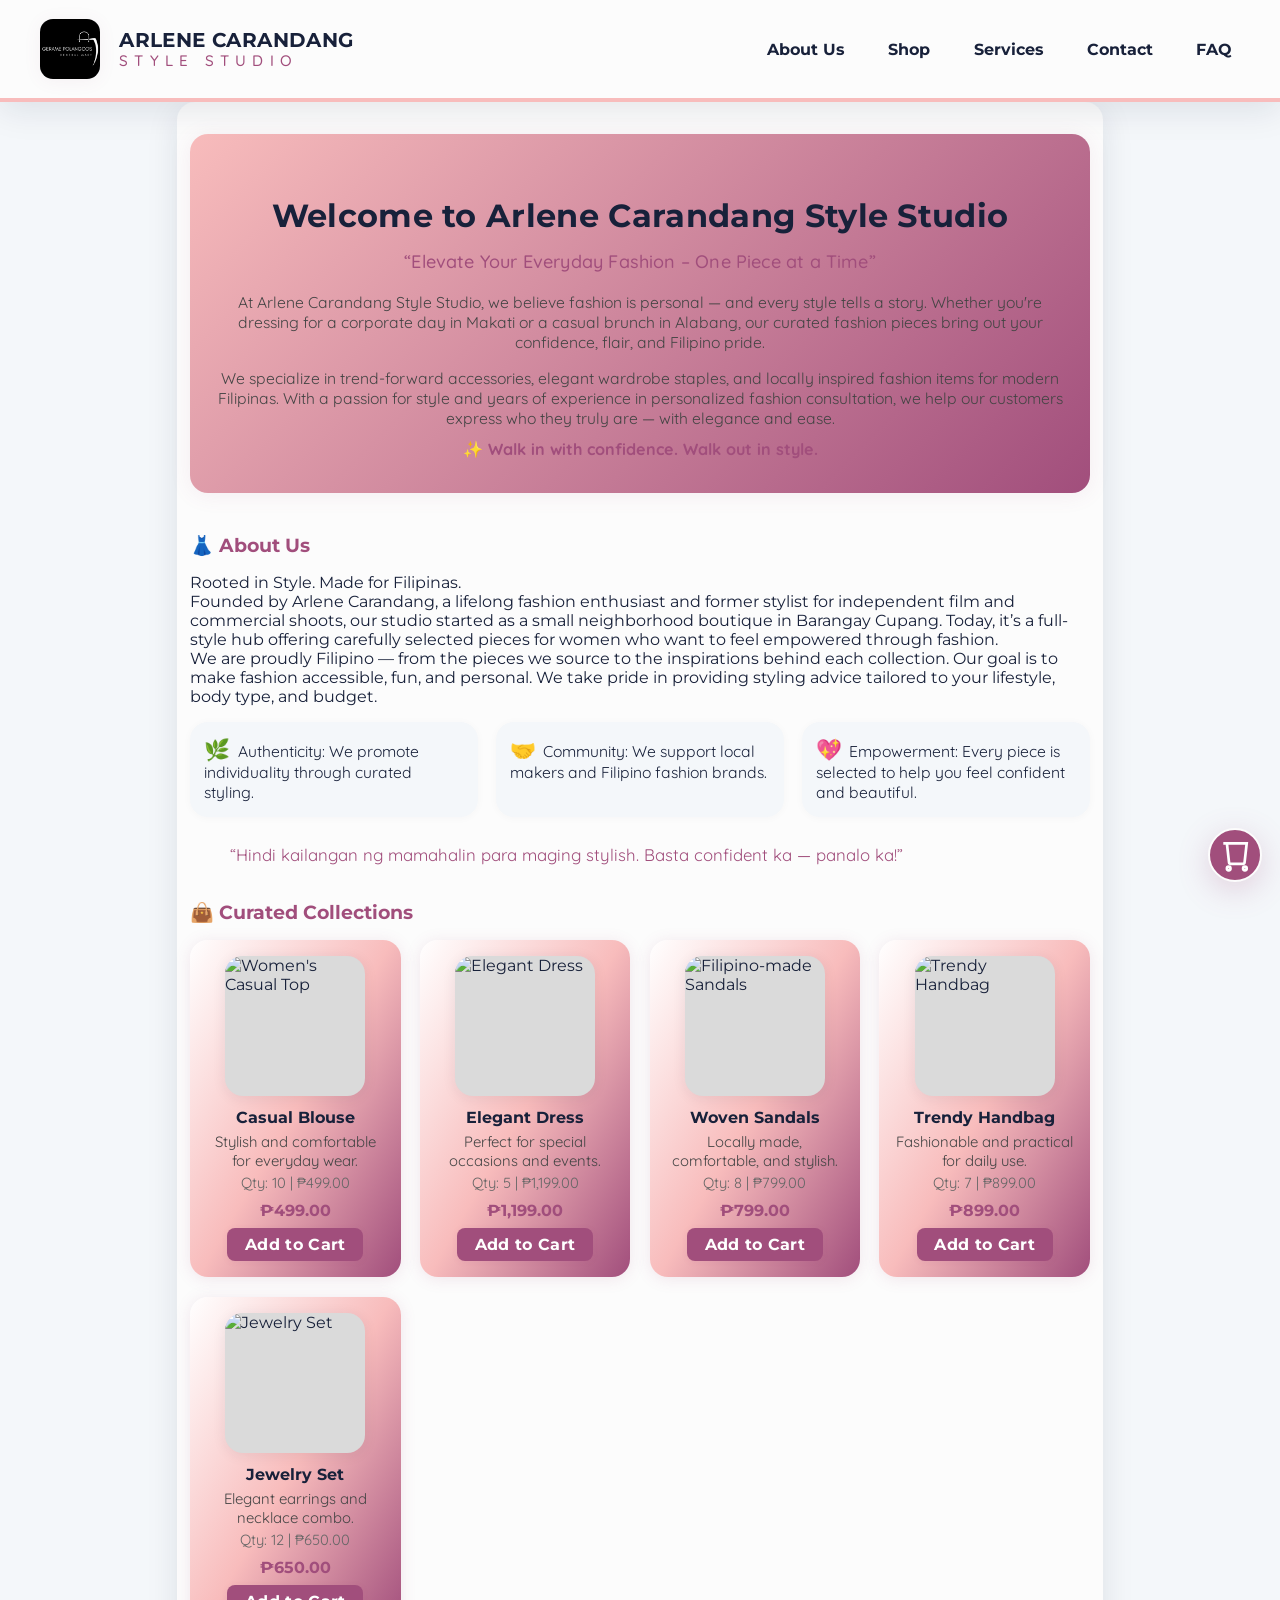
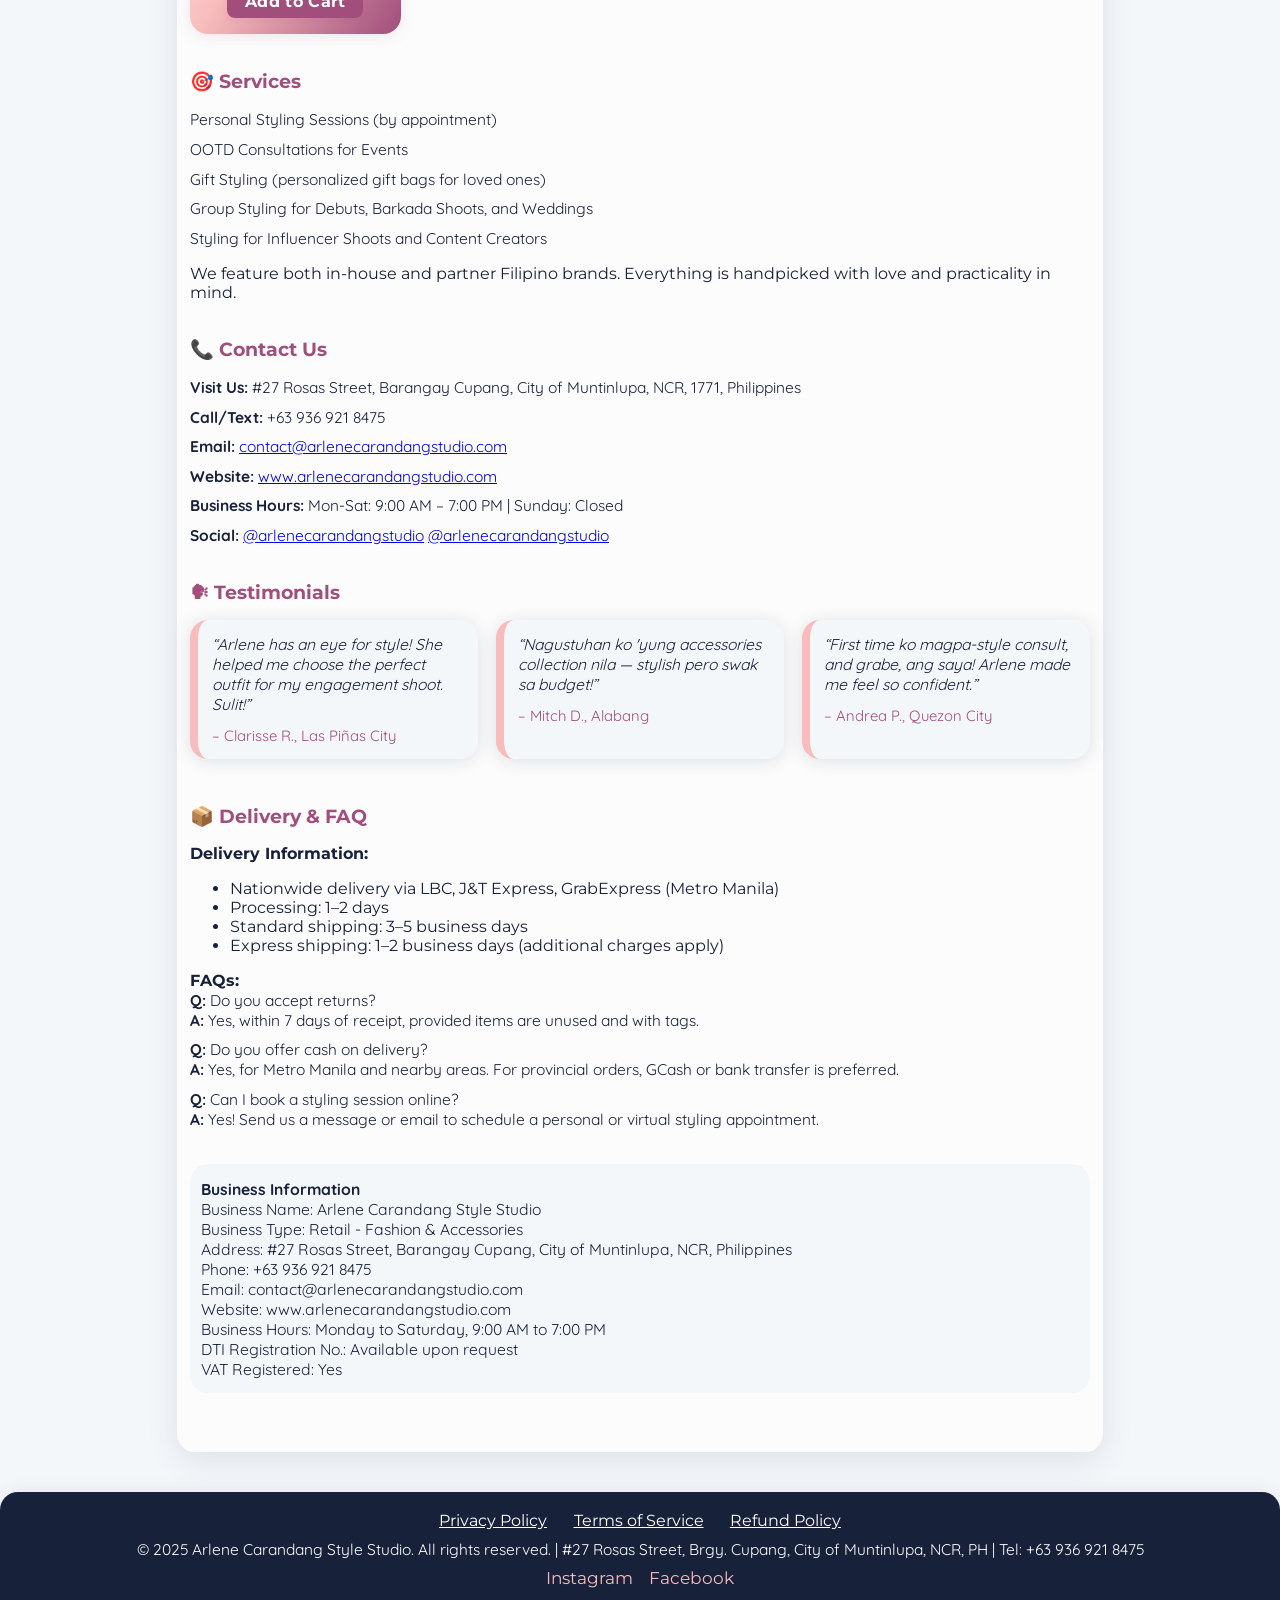
==== commit ecbed818: "Update index.html" ====
--- a/index.html
+++ b/index.html
@@ -5,7 +5,7 @@
     <meta name="viewport" content="width=device-width,initial-scale=1.0">
     <title>Arlene Carandang Style Studio</title>
     <meta name="description" content="Fashion & Accessories for Modern Filipinas. Shop curated collections, book styling sessions, and elevate your style at Arlene Carandang Style Studio.">
-    <link rel="icon" type="image/png" href="image/FAVICON.png">
+    <link rel="icon" type="image/png" href="image/LOGO.png">
     <link href="https://fonts.googleapis.com/css?family=Montserrat:700,400|Quicksand:500,700&display=swap" rel="stylesheet">
     <style>
         :root {
@@ -28,6 +28,9 @@
             color: var(--brand-dark);
             min-height: 100vh;
         }
+        body {
+            position: relative;
+        }
         header {
             background: var(--brand-light);
             box-shadow: var(--shadow);
@@ -36,7 +39,7 @@
             top: 0;
             left: 0;
             right: 0;
-            z-index: 100;
+            z-index: 1100;
             width: 100%;
             transition: box-shadow 0.3s;
             border-bottom: 4px solid var(--brand-accent2);
@@ -49,6 +52,7 @@
             margin: 0 auto;
             padding: 1.2rem var(--brand-spacing) 1.2rem var(--brand-spacing);
             width: 100%;
+            background: var(--brand-light);
         }
         .logo-box {
             display: flex;
@@ -152,6 +156,7 @@
                 justify-content: space-between;
                 align-items: center;
                 padding: 1.1rem 0.6rem 1.1rem 0.6rem;
+                background: var(--brand-light);
             }
             .logo-img, .logo-img img {
                 height: 44px;
@@ -454,7 +459,7 @@
             position: fixed;
             bottom: 18px;
             right: 18px;
-            z-index: 999;
+            z-index: 1200;
             background: var(--brand-accent);
             color: #fff;
             border: none;
@@ -597,6 +602,25 @@
         }
         .cart-popup-checkout:hover {
             background: var(--brand-dark);
+        }
+        /* Sticky fix for mobile header and cart button */
+        @media (max-width: 600px) {
+            header {
+                position: fixed;
+                top: 0;
+                left: 0;
+                right: 0;
+                z-index: 1100;
+            }
+            main {
+                padding-top: 70px;
+            }
+            .cart-fab {
+                position: fixed;
+                bottom: 18px;
+                right: 18px;
+                z-index: 1200;
+            }
         }
     </style>
     <script>
@@ -722,7 +746,7 @@
                 <a href="#contact">Contact</a>
                 <a href="#faq">FAQ</a>
             </nav>
-        </div>
+        </div>                                                                                                                    
         <div id="nav-overlay" class="nav-overlay"></div>
     </header>
     <main>
@@ -751,7 +775,7 @@
             <h3>👜 Curated Collections</h3>
             <div class="products">
                 <div class="product-card">
-                    <img src="image/placeholder1.png" alt="Women's Casual Top">
+                    <img src="image/Pictures1.png" alt="Women's Casual Top">
                     <div class="product-title">Casual Blouse</div>
                     <div class="product-desc">Stylish and comfortable for everyday wear.</div>
                     <div class="product-meta">Qty: 10 | ₱499.00</div>
@@ -759,7 +783,7 @@
                     <button onclick="addToCart('Casual Blouse', 499.00)">Add to Cart</button>
                 </div>
                 <div class="product-card">
-                    <img src="image/placeholder2.png" alt="Elegant Dress">
+                    <img src="image/Pictures2.png" alt="Elegant Dress">
                     <div class="product-title">Elegant Dress</div>
                     <div class="product-desc">Perfect for special occasions and events.</div>
                     <div class="product-meta">Qty: 5 | ₱1,199.00</div>
@@ -767,7 +791,7 @@
                     <button onclick="addToCart('Elegant Dress', 1199.00)">Add to Cart</button>
                 </div>
                 <div class="product-card">
-                    <img src="image/placeholder3.png" alt="Filipino-made Sandals">
+                    <img src="image/Pictures3.png" alt="Filipino-made Sandals">
                     <div class="product-title">Woven Sandals</div>
                     <div class="product-desc">Locally made, comfortable, and stylish.</div>
                     <div class="product-meta">Qty: 8 | ₱799.00</div>
@@ -775,7 +799,7 @@
                     <button onclick="addToCart('Woven Sandals', 799.00)">Add to Cart</button>
                 </div>
                 <div class="product-card">
-                    <img src="image/placeholder4.png" alt="Trendy Handbag">
+                    <img src="image/Pictures4.png" alt="Trendy Handbag">
                     <div class="product-title">Trendy Handbag</div>
                     <div class="product-desc">Fashionable and practical for daily use.</div>
                     <div class="product-meta">Qty: 7 | ₱899.00</div>
@@ -783,7 +807,7 @@
                     <button onclick="addToCart('Trendy Handbag', 899.00)">Add to Cart</button>
                 </div>
                 <div class="product-card">
-                    <img src="image/placeholder5.png" alt="Jewelry Set">
+                    <img src="image/Pictures5.png" alt="Jewelry Set">
                     <div class="product-title">Jewelry Set</div>
                     <div class="product-desc">Elegant earrings and necklace combo.</div>
                     <div class="product-meta">Qty: 12 | ₱650.00</div>
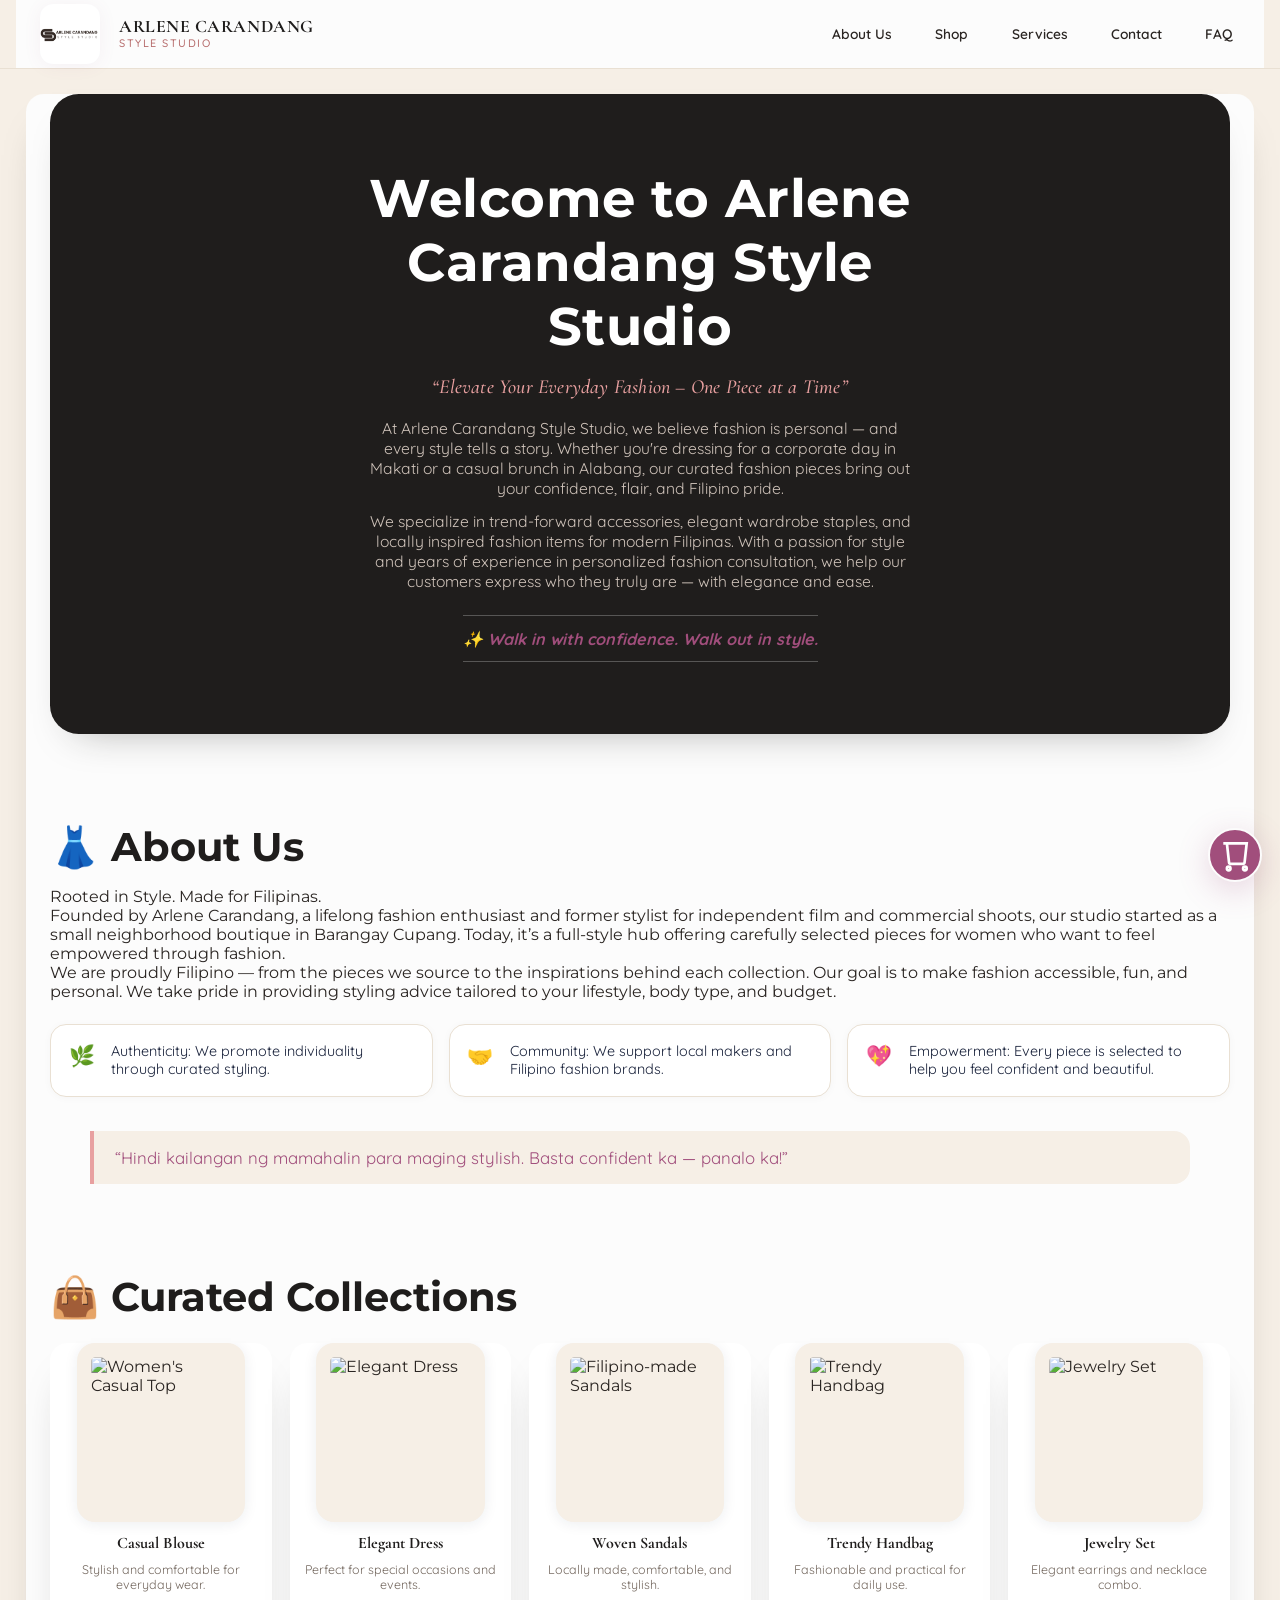
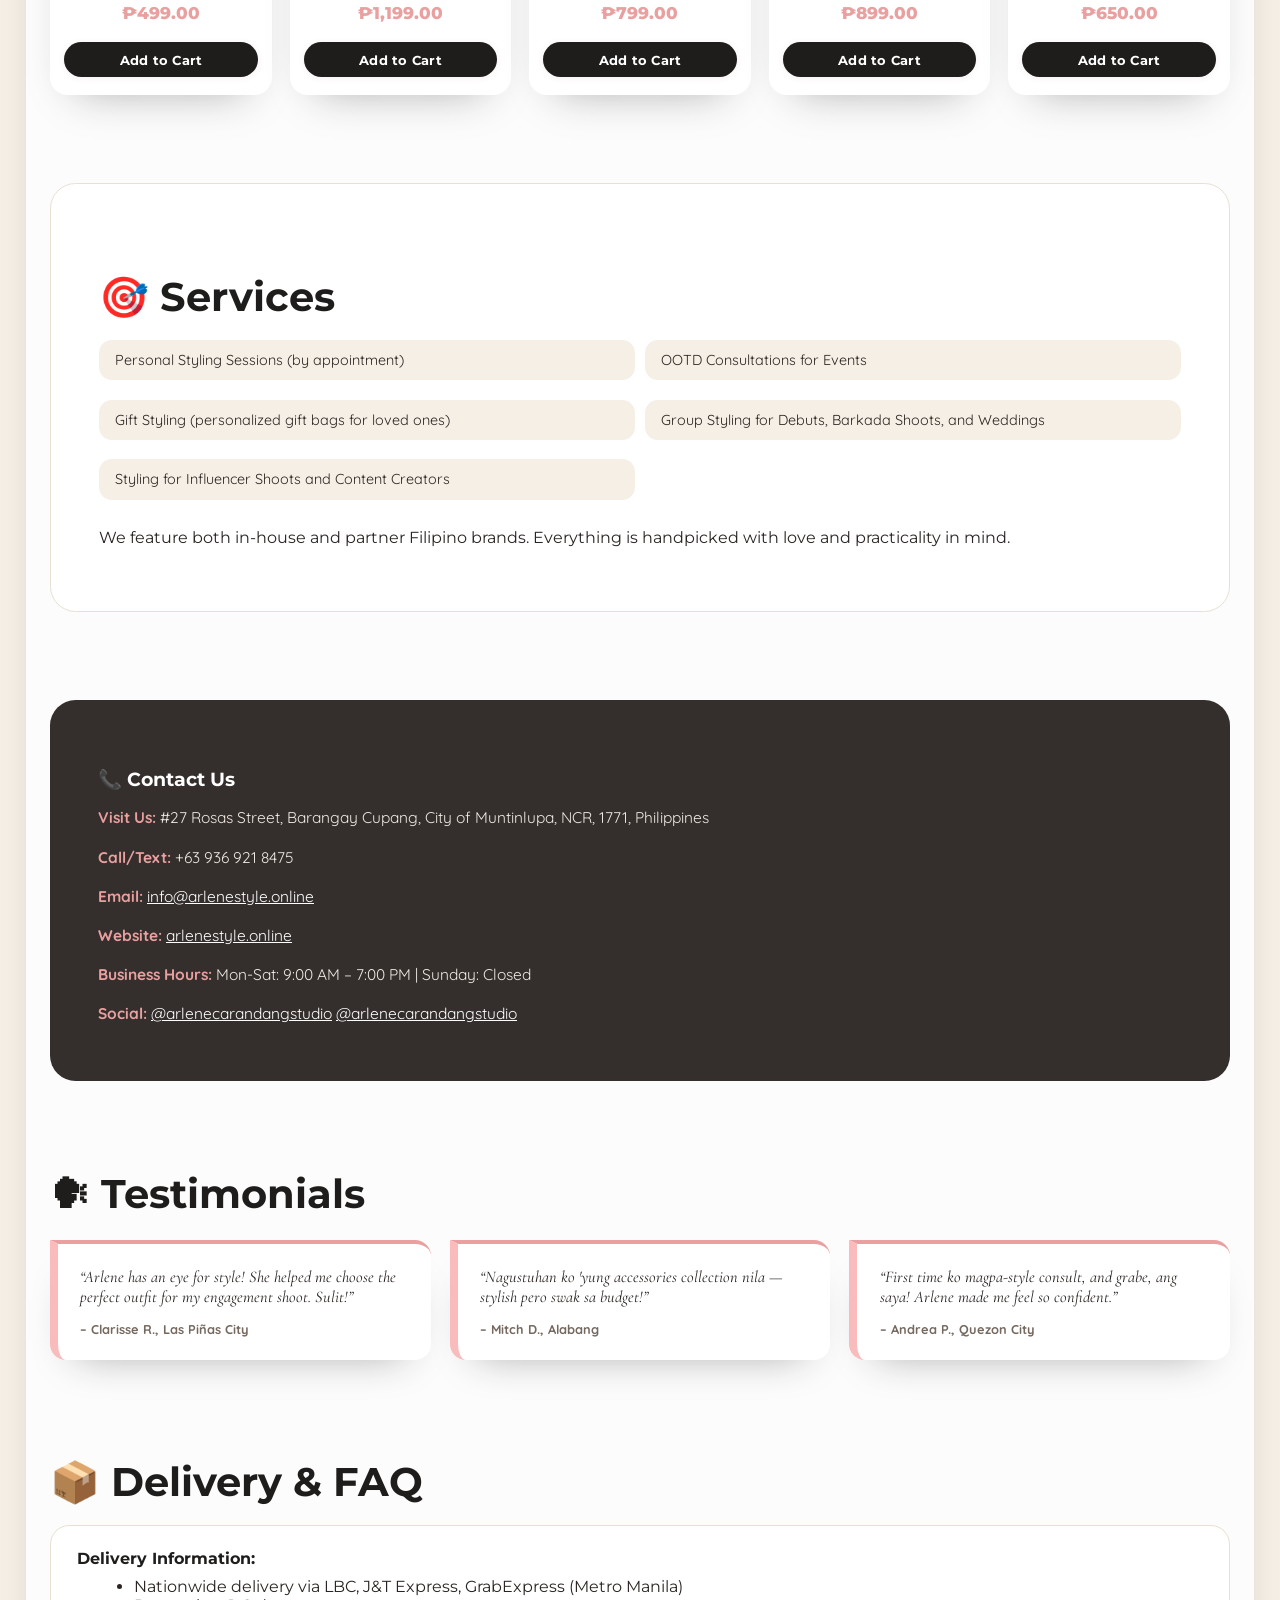
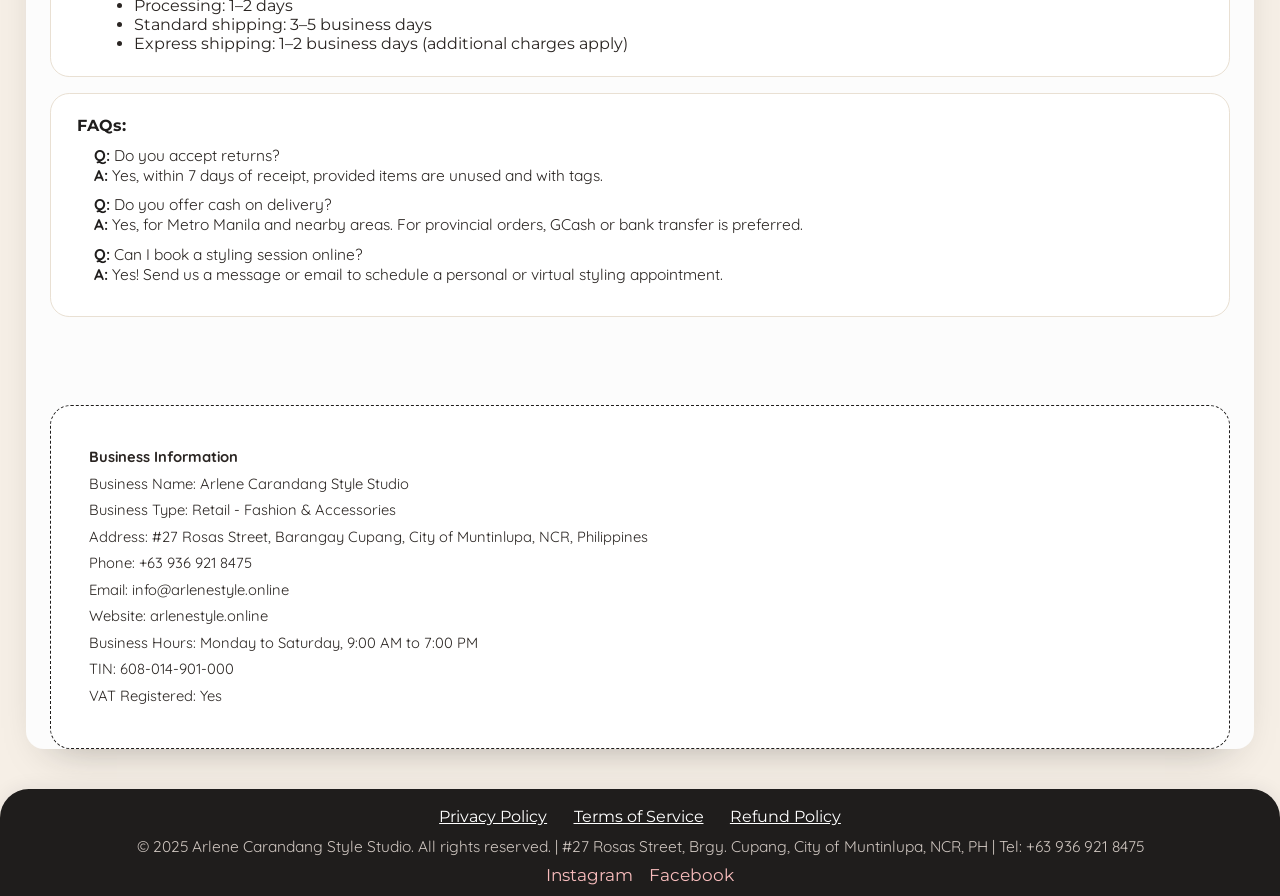
==== commit 36929dfb: "Update site content and fix business registration data Co-Authored-By: Claude Sonnet 5 <noreply@anth" ====
--- a/index.html
+++ b/index.html
@@ -7,6 +7,9 @@
     <meta name="description" content="Fashion & Accessories for Modern Filipinas. Shop curated collections, book styling sessions, and elevate your style at Arlene Carandang Style Studio.">
     <link rel="icon" type="image/png" href="image/LOGO.png">
     <link href="https://fonts.googleapis.com/css?family=Montserrat:700,400|Quicksand:500,700&display=swap" rel="stylesheet">
+    <link rel="preconnect" href="https://fonts.googleapis.com">
+    <link rel="preconnect" href="https://fonts.gstatic.com" crossorigin>
+    <link href="https://fonts.googleapis.com/css2?family=Cormorant+Garamond:ital,wght@0,500;0,700;1,500&display=swap" rel="stylesheet">
     <style>
         :root {
             --brand-dark: #18213a;
@@ -720,6 +723,7 @@
             document.getElementById('cart-popup-checkout').addEventListener('click', checkout);
         });
     </script>
+  <link rel="stylesheet" href="polish.css">
 </head>
 <body>
     <header>
@@ -832,8 +836,8 @@
             <ul class="contact-list">
                 <li><strong>Visit Us:</strong> #27 Rosas Street, Barangay Cupang, City of Muntinlupa, NCR, 1771, Philippines</li>
                 <li><strong>Call/Text:</strong> +63 936 921 8475</li>
-                <li><strong>Email:</strong> <a href="mailto:contact@arlenecarandangstudio.com">contact@arlenecarandangstudio.com</a></li>
-                <li><strong>Website:</strong> <a href="https://www.arlenecarandangstudio.com" target="_blank">www.arlenecarandangstudio.com</a></li>
+                <li><strong>Email:</strong> <a href="mailto:info@arlenestyle.online">info@arlenestyle.online</a></li>
+                <li><strong>Website:</strong> <a href="https://arlenestyle.online" target="_blank">arlenestyle.online</a></li>
                 <li><strong>Business Hours:</strong> Mon-Sat: 9:00 AM – 7:00 PM | Sunday: Closed</li>
                 <li>
                     <strong>Social:</strong>
@@ -885,10 +889,10 @@
             Business Type: Retail - Fashion & Accessories<br>
             Address: #27 Rosas Street, Barangay Cupang, City of Muntinlupa, NCR, Philippines<br>
             Phone: +63 936 921 8475<br>
-            Email: contact@arlenecarandangstudio.com<br>
-            Website: www.arlenecarandangstudio.com<br>
+            Email: info@arlenestyle.online<br>
+            Website: arlenestyle.online<br>
             Business Hours: Monday to Saturday, 9:00 AM to 7:00 PM<br>
-            DTI Registration No.: Available upon request<br>
+            TIN: 608-014-901-000<br>
             VAT Registered: Yes
         </section>
     </main>
--- a/polish.css
+++ b/polish.css
@@ -0,0 +1,102 @@
+:root {
+  --charcoal: #1f1d1c;
+  --charcoal-soft: #342f2d;
+  --blush: #e8a0a0;
+  --sand: #f6efe6;
+  --card: #fff;
+  --ink: #2a2522;
+  --muted: #74685f;
+  --line: #e9e0d3;
+  --radius: 1.2rem;
+  --shadow: 0 20px 42px -26px rgba(31,29,28,.4);
+  --display: 'Cormorant Garamond', Georgia, serif;
+}
+html { scroll-behavior: smooth; }
+body { background: var(--sand); color: var(--ink); -webkit-font-smoothing: antialiased; }
+section[id] { scroll-margin-top: 110px; }
+h1, h2, h3 { font-family: var(--display); }
+
+/* Header */
+header { background: rgba(246,239,230,.95); backdrop-filter: blur(6px); box-shadow: none; border-bottom: 1px solid var(--line); }
+.header-wrapper { padding: .8rem 1.5rem; }
+.logo-img { width: 42px; height: 42px; border-radius: 50%; }
+.logo-title .main { font-family: var(--display); font-size: 1.1rem; letter-spacing: .03em; color: var(--charcoal); font-weight: 700; display: block; }
+.logo-title .sub { font-size: .68rem; letter-spacing: .14em; color: #b56a6a; }
+#main-nav a { font-weight: 600; font-size: .86rem; color: var(--ink); font-family: 'Quicksand', sans-serif; }
+#main-nav a:hover { color: var(--blush); }
+
+main { max-width: 1180px; margin: 0 auto; padding: 0 1.5rem; }
+.section { margin: clamp(3.2rem, 7vw, 5.5rem) 0 0; }
+
+/* Intro hero */
+.intro {
+  text-align: center; background: var(--charcoal); color: #f1e9e2; border-radius: 1.8rem;
+  padding: clamp(2.2rem, 6vw, 4.5rem) clamp(1.4rem, 5vw, 3rem); margin-top: 1.6rem;
+  box-shadow: var(--shadow);
+}
+.intro h1 { color: #fff; font-size: clamp(2.1rem, 4.4vw, 3.3rem); font-weight: 700; max-width: 18ch; margin: 0 auto .6rem; }
+.intro h2 { font-family: var(--display); font-style: italic; font-weight: 500; color: var(--blush); font-size: 1.25rem; margin-bottom: 1.2rem; }
+.intro p { color: #cfc3ba; max-width: 62ch; margin: 0 auto .8rem; }
+.slogan { margin-top: 1.4rem; display: inline-block; border-top: 1px solid rgba(255,255,255,.25); border-bottom: 1px solid rgba(255,255,255,.25); padding: .8rem 0; font-family: var(--display); font-style: italic; font-size: 1.1rem; color: #fff; }
+
+/* About */
+#about h3 { color: var(--charcoal); font-size: clamp(1.8rem,3.6vw,2.5rem); margin-bottom: 1rem; }
+.about-values { display: grid; grid-template-columns: repeat(3, 1fr); gap: 1rem; margin: 1.4rem 0; }
+.about-value { background: var(--card); border: 1px solid var(--line); border-radius: 1rem; padding: 1.1rem; font-size: .9rem; display: flex; gap: .6rem; }
+.about-value span { font-size: 1.3rem; }
+#about blockquote { background: var(--sand); border-left: 4px solid var(--blush); border-radius: 0 1rem 1rem 0; padding: 1rem 1.3rem !important; margin-top: 1.2rem !important; }
+
+/* Products */
+#products h3 { color: var(--charcoal); font-size: clamp(1.8rem,3.6vw,2.5rem); margin-bottom: 1.4rem; }
+.products { display: grid; grid-template-columns: repeat(5, 1fr); gap: 1.1rem; }
+.product-card { background: var(--card); border: none; border-radius: 1.1rem; box-shadow: var(--shadow); padding: 0 0 1.1rem; overflow: hidden; transition: transform .2s; }
+.product-card:hover { transform: translateY(-5px); }
+.product-card img { width: 100%; height: 150px; object-fit: contain; background: var(--sand); padding: .9rem; margin-bottom: .7rem; }
+.product-title { font-family: var(--display); font-weight: 700; color: var(--charcoal); font-size: 1rem; padding: 0 .9rem; }
+.product-desc { color: var(--muted); font-size: .78rem; padding: .25rem .9rem 0; }
+.product-meta { display: none; }
+.product-price { color: var(--blush); font-weight: 800; font-size: 1.05rem; padding: .5rem .9rem .7rem; }
+.product-card button { margin: 0 .9rem; width: calc(100% - 1.8rem); background: var(--charcoal); color: #fff; border: none; border-radius: 999px; padding: .6rem; font-weight: 700; font-size: .82rem; cursor: pointer; }
+.product-card button:hover { background: var(--blush); color: var(--charcoal); }
+
+/* Services */
+#services { background: var(--card); border: 1px solid var(--line); border-radius: 1.6rem; padding: clamp(1.8rem,4vw,3rem); }
+#services h3 { color: var(--charcoal); font-size: clamp(1.8rem,3.6vw,2.5rem); margin-bottom: 1.2rem; }
+.services-list { list-style: none; display: grid; grid-template-columns: 1fr 1fr; gap: .6rem; margin-bottom: 1.2rem; }
+.services-list li { background: var(--sand); border-radius: .8rem; padding: .7rem 1rem; font-size: .9rem; }
+
+/* Contact */
+#contact { background: var(--charcoal-soft); color: #f1e9e2; border-radius: 1.6rem; padding: clamp(1.8rem,4vw,3rem); }
+#contact h3 { color: #fff; }
+#contact .contact-list { list-style: none; display: grid; gap: .6rem; margin-top: 1rem; }
+#contact strong { color: var(--blush); }
+#contact a { color: #fff; }
+
+/* Testimonials */
+#testimonials h3 { color: var(--charcoal); font-size: clamp(1.8rem,3.6vw,2.5rem); margin-bottom: 1.4rem; }
+.testimonials { display: grid; grid-template-columns: repeat(3, 1fr); gap: 1.2rem; }
+.testimonial-card { background: var(--card); border-top: 4px solid var(--blush); border-radius: 0 1rem 1rem 1rem; box-shadow: var(--shadow); padding: 1.4rem; font-family: var(--display); font-style: italic; font-size: 1.02rem; }
+.testimonial-card cite { display: block; margin-top: .9rem; font-family: 'Quicksand', sans-serif; font-style: normal; font-weight: 700; font-size: .8rem; color: var(--muted); }
+
+/* FAQ */
+#faq h3 { color: var(--charcoal); font-size: clamp(1.8rem,3.6vw,2.5rem); margin-bottom: 1.2rem; }
+#faq > div { background: var(--card); border: 1px solid var(--line); border-radius: 1.2rem; padding: 1.4rem 1.6rem; margin-bottom: 1rem; }
+#faq strong { color: var(--charcoal); }
+#faq ul { margin: .6rem 0 0 1.1rem; }
+.faq-list li { margin-bottom: .6rem; }
+
+/* Business info */
+.business-info { background: var(--card); border: 1px dashed var(--charcoal); border-radius: 1.3rem; padding: clamp(1.6rem,4vw,2.4rem); margin: clamp(3.2rem,7vw,5.5rem) 0 0; font-size: .92rem; line-height: 1.8; }
+
+footer { background: var(--charcoal); color: #cfc6c0; border-radius: 1.8rem 1.8rem 0 0; }
+footer a { color: var(--blush); }
+footer .footer-info { color: #cfc6c0; }
+
+@media (max-width: 1000px) {
+  .about-values, .products, .services-list, .testimonials { grid-template-columns: 1fr 1fr; }
+}
+@media (max-width: 600px) {
+  .about-values, .products, .services-list, .testimonials { grid-template-columns: 1fr; }
+  .intro { border-radius: 1.4rem; }
+}
+@media (prefers-reduced-motion: reduce) { html { scroll-behavior: auto; } * { transition: none !important; } }
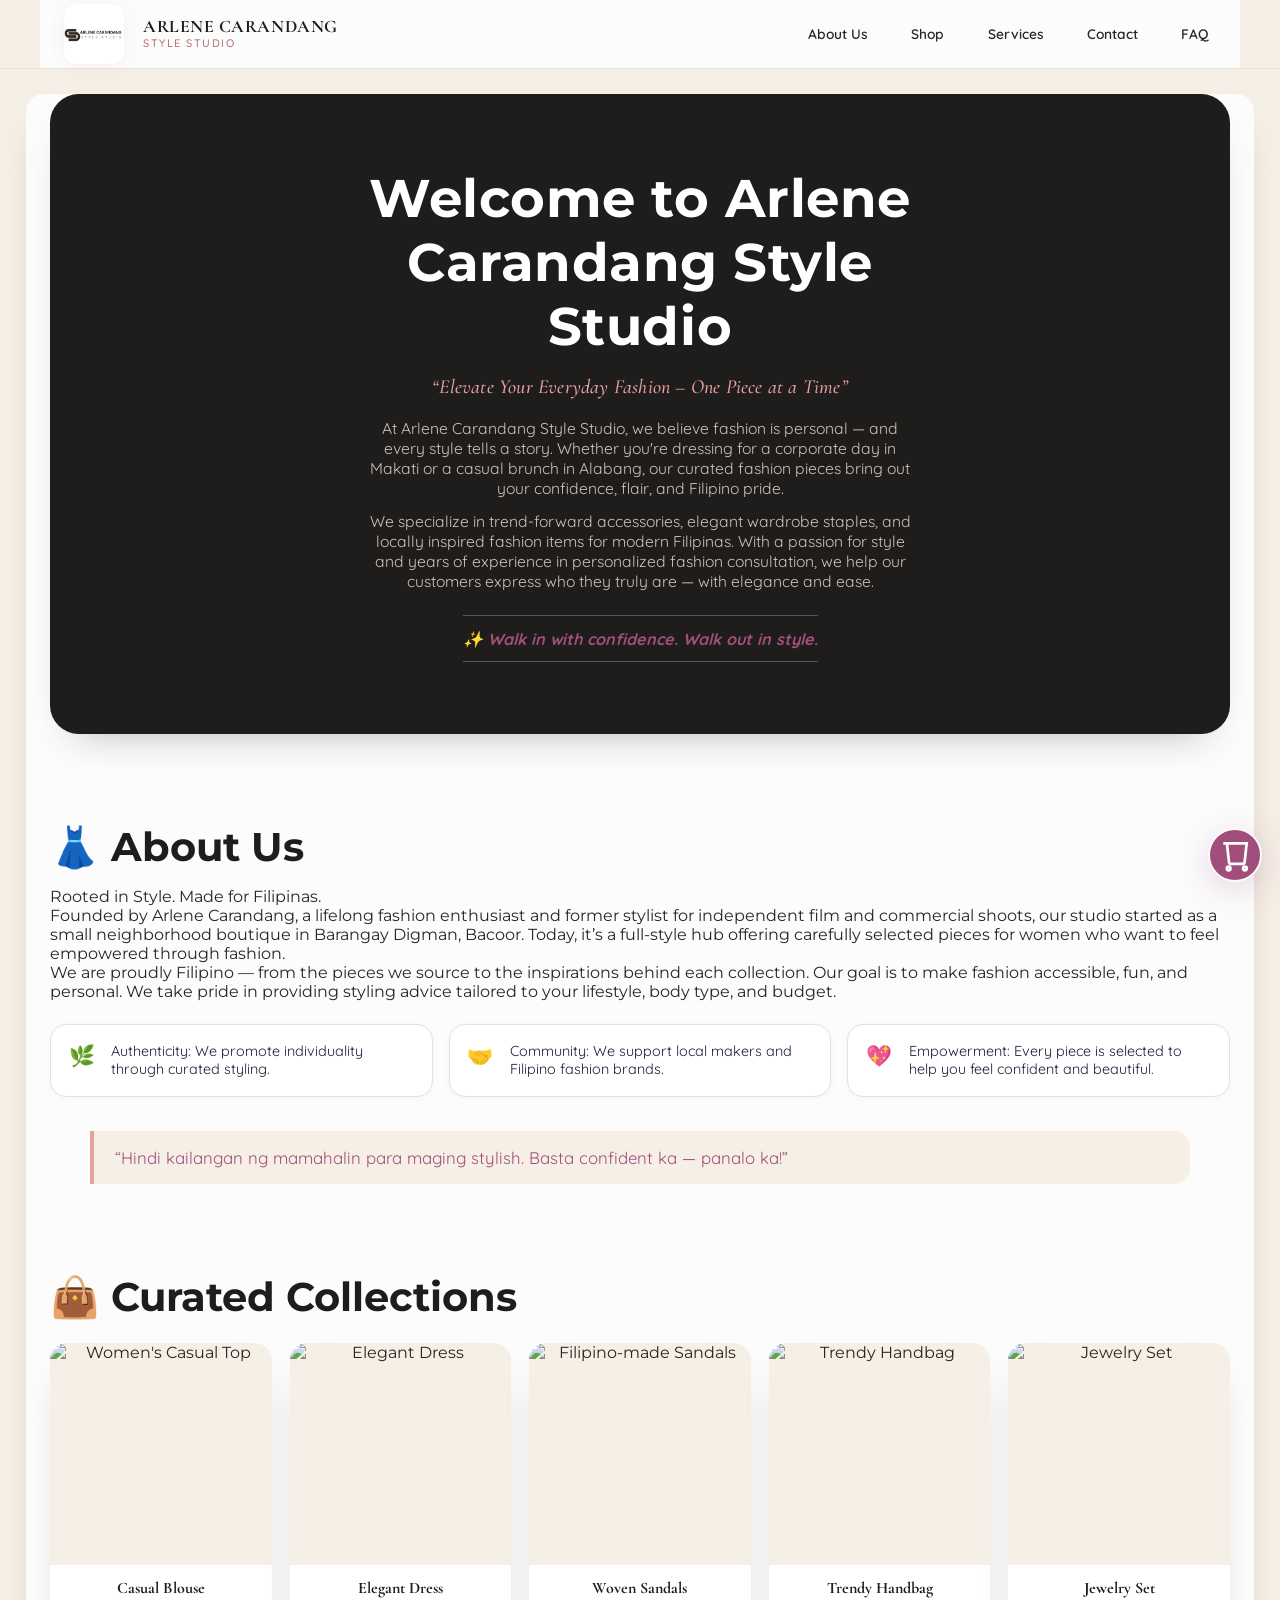
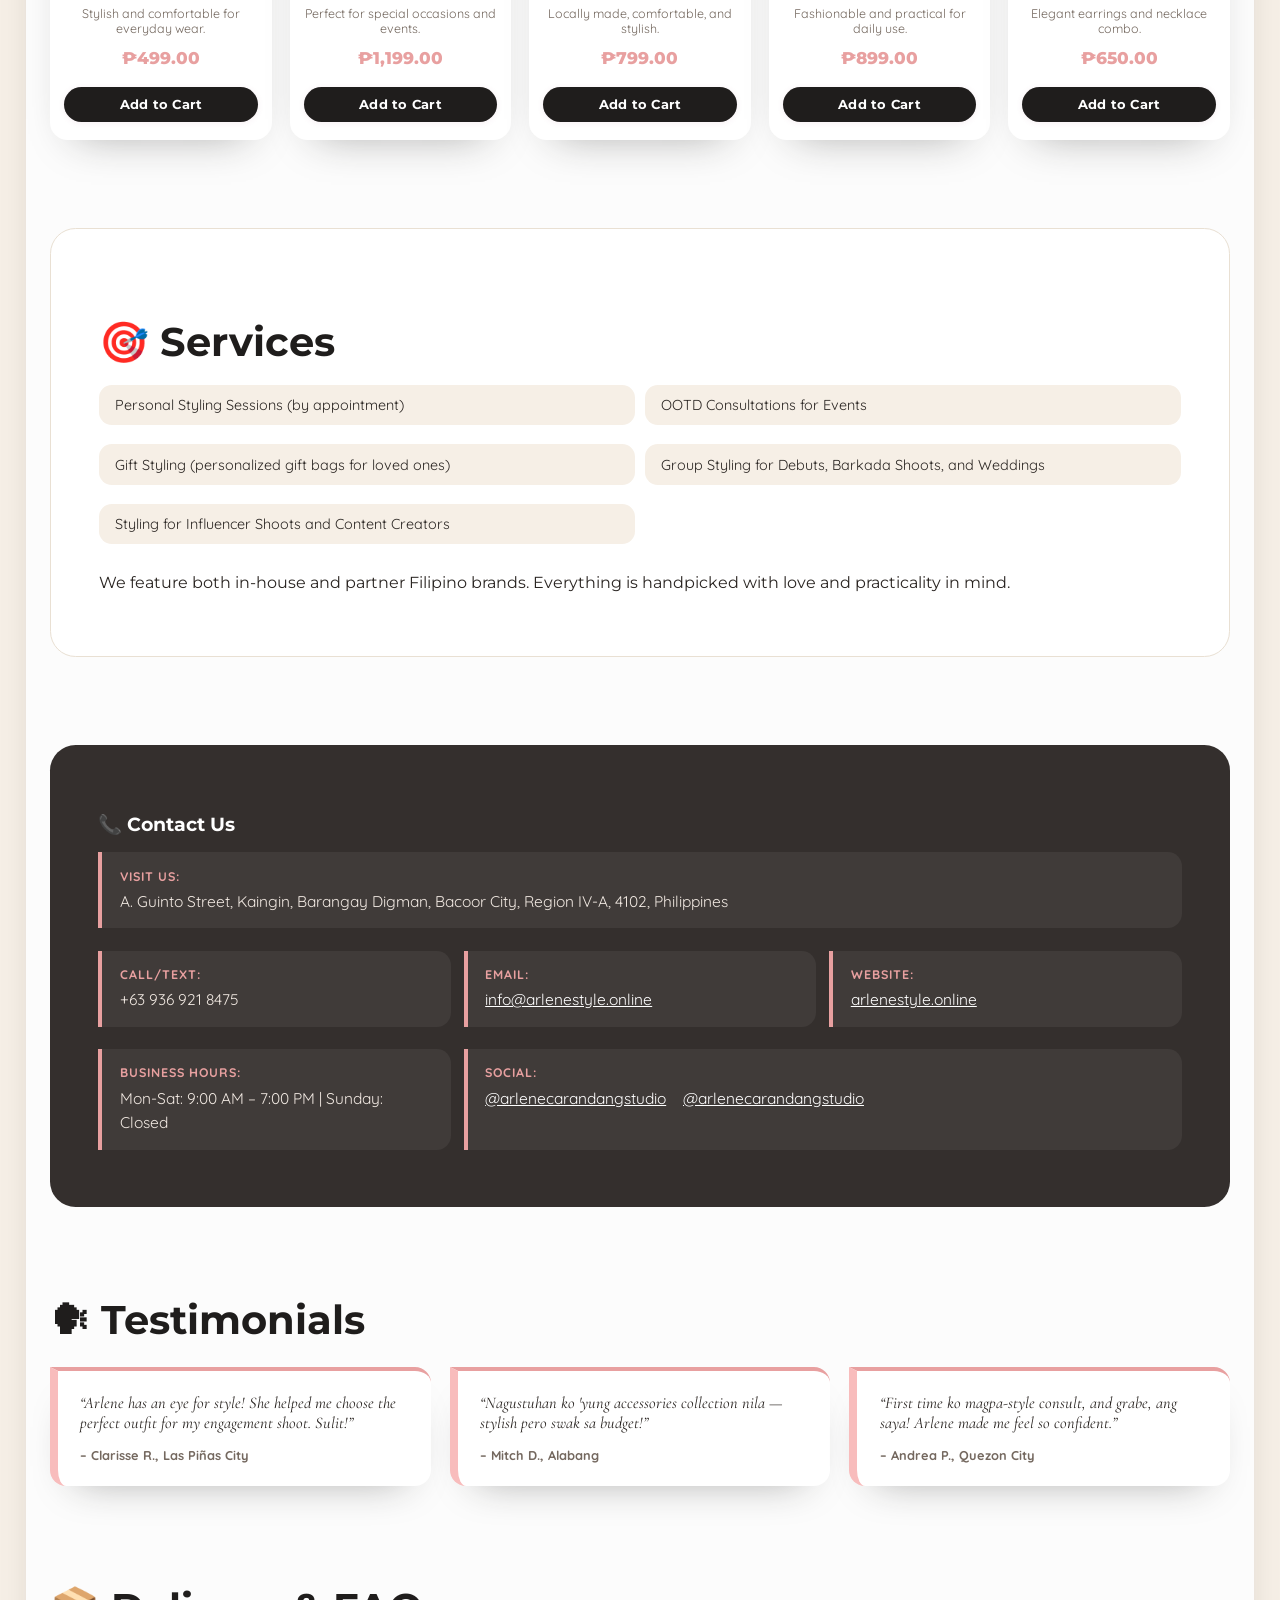
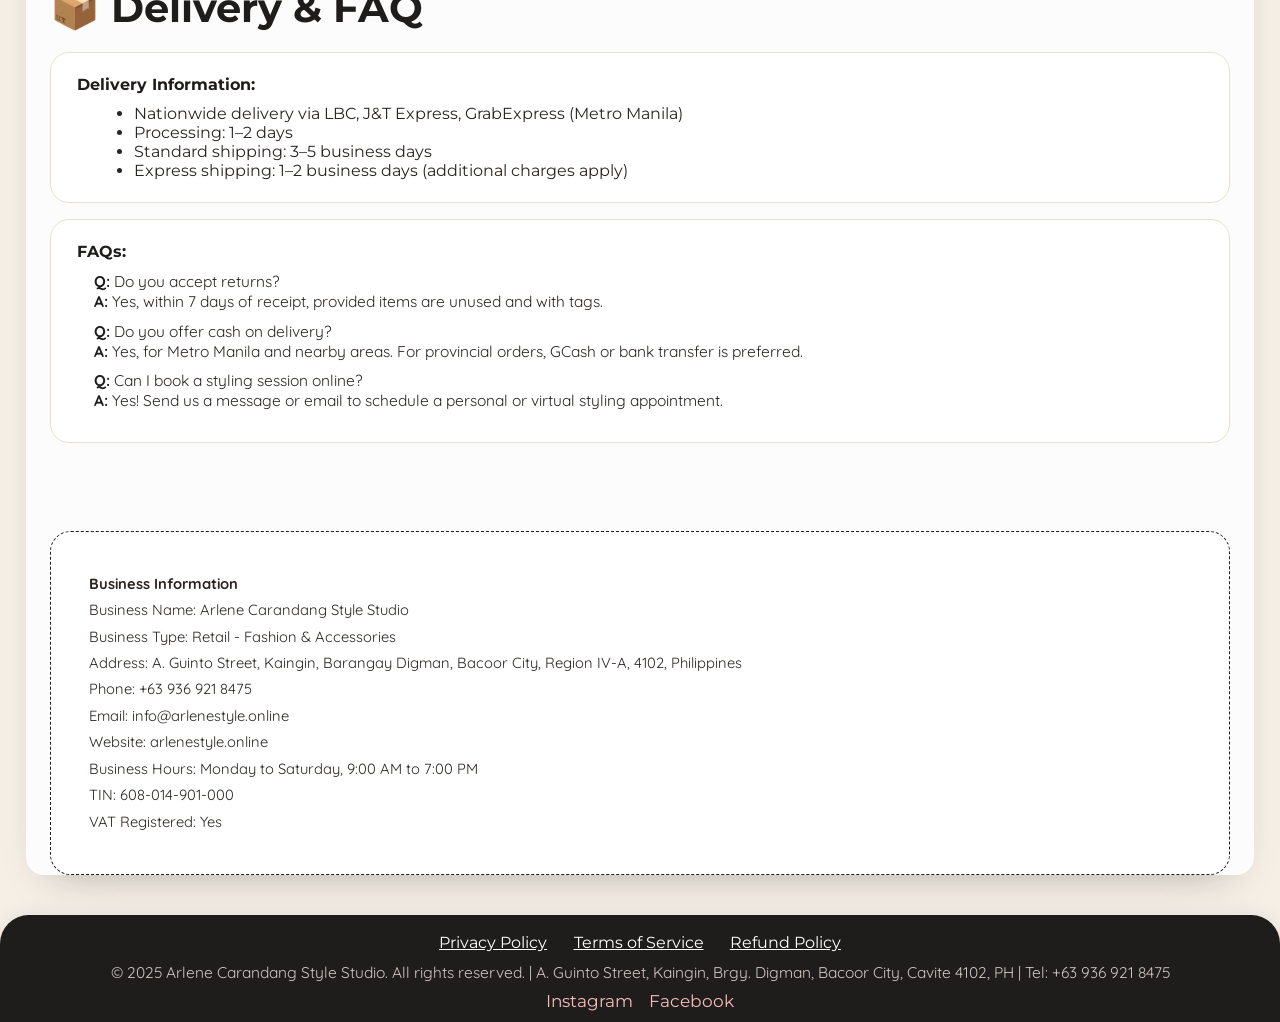
==== commit 9b09b7b0: "Update address to Bacoor City + layout tidy-up" ====
--- a/index.html
+++ b/index.html
@@ -764,7 +764,7 @@
         <section id="about" class="section">
             <h3>👗 About Us</h3>
             <p>Rooted in Style. Made for Filipinas.<br>
-            Founded by Arlene Carandang, a lifelong fashion enthusiast and former stylist for independent film and commercial shoots, our studio started as a small neighborhood boutique in Barangay Cupang. Today, it’s a full-style hub offering carefully selected pieces for women who want to feel empowered through fashion.<br>
+            Founded by Arlene Carandang, a lifelong fashion enthusiast and former stylist for independent film and commercial shoots, our studio started as a small neighborhood boutique in Barangay Digman, Bacoor. Today, it’s a full-style hub offering carefully selected pieces for women who want to feel empowered through fashion.<br>
             We are proudly Filipino — from the pieces we source to the inspirations behind each collection. Our goal is to make fashion accessible, fun, and personal. We take pride in providing styling advice tailored to your lifestyle, body type, and budget.</p>
             <div class="about-values">
                 <div class="about-value"><span>🌿</span>Authenticity: We promote individuality through curated styling.</div>
@@ -834,7 +834,7 @@
         <section id="contact" class="section">
             <h3>📞 Contact Us</h3>
             <ul class="contact-list">
-                <li><strong>Visit Us:</strong> #27 Rosas Street, Barangay Cupang, City of Muntinlupa, NCR, 1771, Philippines</li>
+                <li><strong>Visit Us:</strong> A. Guinto Street, Kaingin, Barangay Digman, Bacoor City, Region IV-A, 4102, Philippines</li>
                 <li><strong>Call/Text:</strong> +63 936 921 8475</li>
                 <li><strong>Email:</strong> <a href="mailto:info@arlenestyle.online">info@arlenestyle.online</a></li>
                 <li><strong>Website:</strong> <a href="https://arlenestyle.online" target="_blank">arlenestyle.online</a></li>
@@ -887,7 +887,7 @@
             <strong>Business Information<br></strong>
             Business Name: Arlene Carandang Style Studio<br>
             Business Type: Retail - Fashion & Accessories<br>
-            Address: #27 Rosas Street, Barangay Cupang, City of Muntinlupa, NCR, Philippines<br>
+            Address: A. Guinto Street, Kaingin, Barangay Digman, Bacoor City, Region IV-A, 4102, Philippines<br>
             Phone: +63 936 921 8475<br>
             Email: info@arlenestyle.online<br>
             Website: arlenestyle.online<br>
@@ -918,7 +918,7 @@
             <a href="refund-policy.html">Refund Policy</a>
         </div>
         <div class="footer-info">
-            &copy; 2025 Arlene Carandang Style Studio. All rights reserved. | #27 Rosas Street, Brgy. Cupang, City of Muntinlupa, NCR, PH | Tel: +63 936 921 8475
+            &copy; 2025 Arlene Carandang Style Studio. All rights reserved. | A. Guinto Street, Kaingin, Brgy. Digman, Bacoor City, Cavite 4102, PH | Tel: +63 936 921 8475
         </div>
         <div class="footer-social">
             <a href="https://www.instagram.com/arlenecarandangstudio" target="_blank">Instagram</a>
--- a/polish.css
+++ b/polish.css
@@ -100,3 +100,31 @@
   .intro { border-radius: 1.4rem; }
 }
 @media (prefers-reduced-motion: reduce) { html { scroll-behavior: auto; } * { transition: none !important; } }
+
+/* === Layout pass 2026-11-07: mobile header fit, hero clear of header, full product photos, contact cards === */
+html, body { overflow-x: clip; }
+header, .header-wrapper { box-sizing: border-box; }
+/* Products: photo fills the card top */
+.product-card { display: flex; flex-direction: column; align-items: stretch !important; text-align: center; }
+.product-card img { width: 100% !important; max-width: none !important; height: auto !important; aspect-ratio: 1 / 1; object-fit: cover !important; padding: 0 !important; border-radius: 0 !important; box-shadow: none !important; margin: 0 0 .8rem !important; }
+.product-card button { margin-top: auto !important; }
+/* Contact: info cards */
+#contact .contact-list { grid-template-columns: repeat(3, minmax(0, 1fr)); gap: .8rem; padding: 0; }
+#contact .contact-list li { background: rgba(255,255,255,.06); border-left: 4px solid var(--blush); border-radius: 0 .9rem .9rem 0; padding: .9rem 1.1rem; line-height: 1.6; overflow-wrap: anywhere; }
+#contact .contact-list li:first-child { grid-column: 1 / -1; }
+#contact .contact-list li:nth-child(5), #contact .contact-list li:nth-child(6) { grid-column: span 1; }
+#contact .contact-list li:last-child { grid-column: span 2; }
+#contact .contact-list strong { display: block; font-size: .78rem; letter-spacing: .08em; text-transform: uppercase; margin-bottom: .15rem; }
+#contact .contact-list li:last-child a { margin-right: .8rem; }
+@media (max-width: 800px) {
+  #contact .contact-list { grid-template-columns: minmax(0, 1fr); }
+  #contact .contact-list li:last-child { grid-column: auto; }
+}
+@media (max-width: 600px) {
+  header { backdrop-filter: none !important; -webkit-backdrop-filter: none !important; background: var(--cream, #f6efe6) !important; }
+  .header-wrapper { padding: .7rem 1rem !important; }
+  .burger { margin-left: .5rem !important; flex-shrink: 0; }
+  .logo-title .main { font-size: .98rem !important; }
+  main { padding-top: 88px !important; padding-left: 1rem !important; padding-right: 1rem !important; }
+}
+@media (max-width: 900px) { #burger-btn { position: relative; z-index: 3000; } }
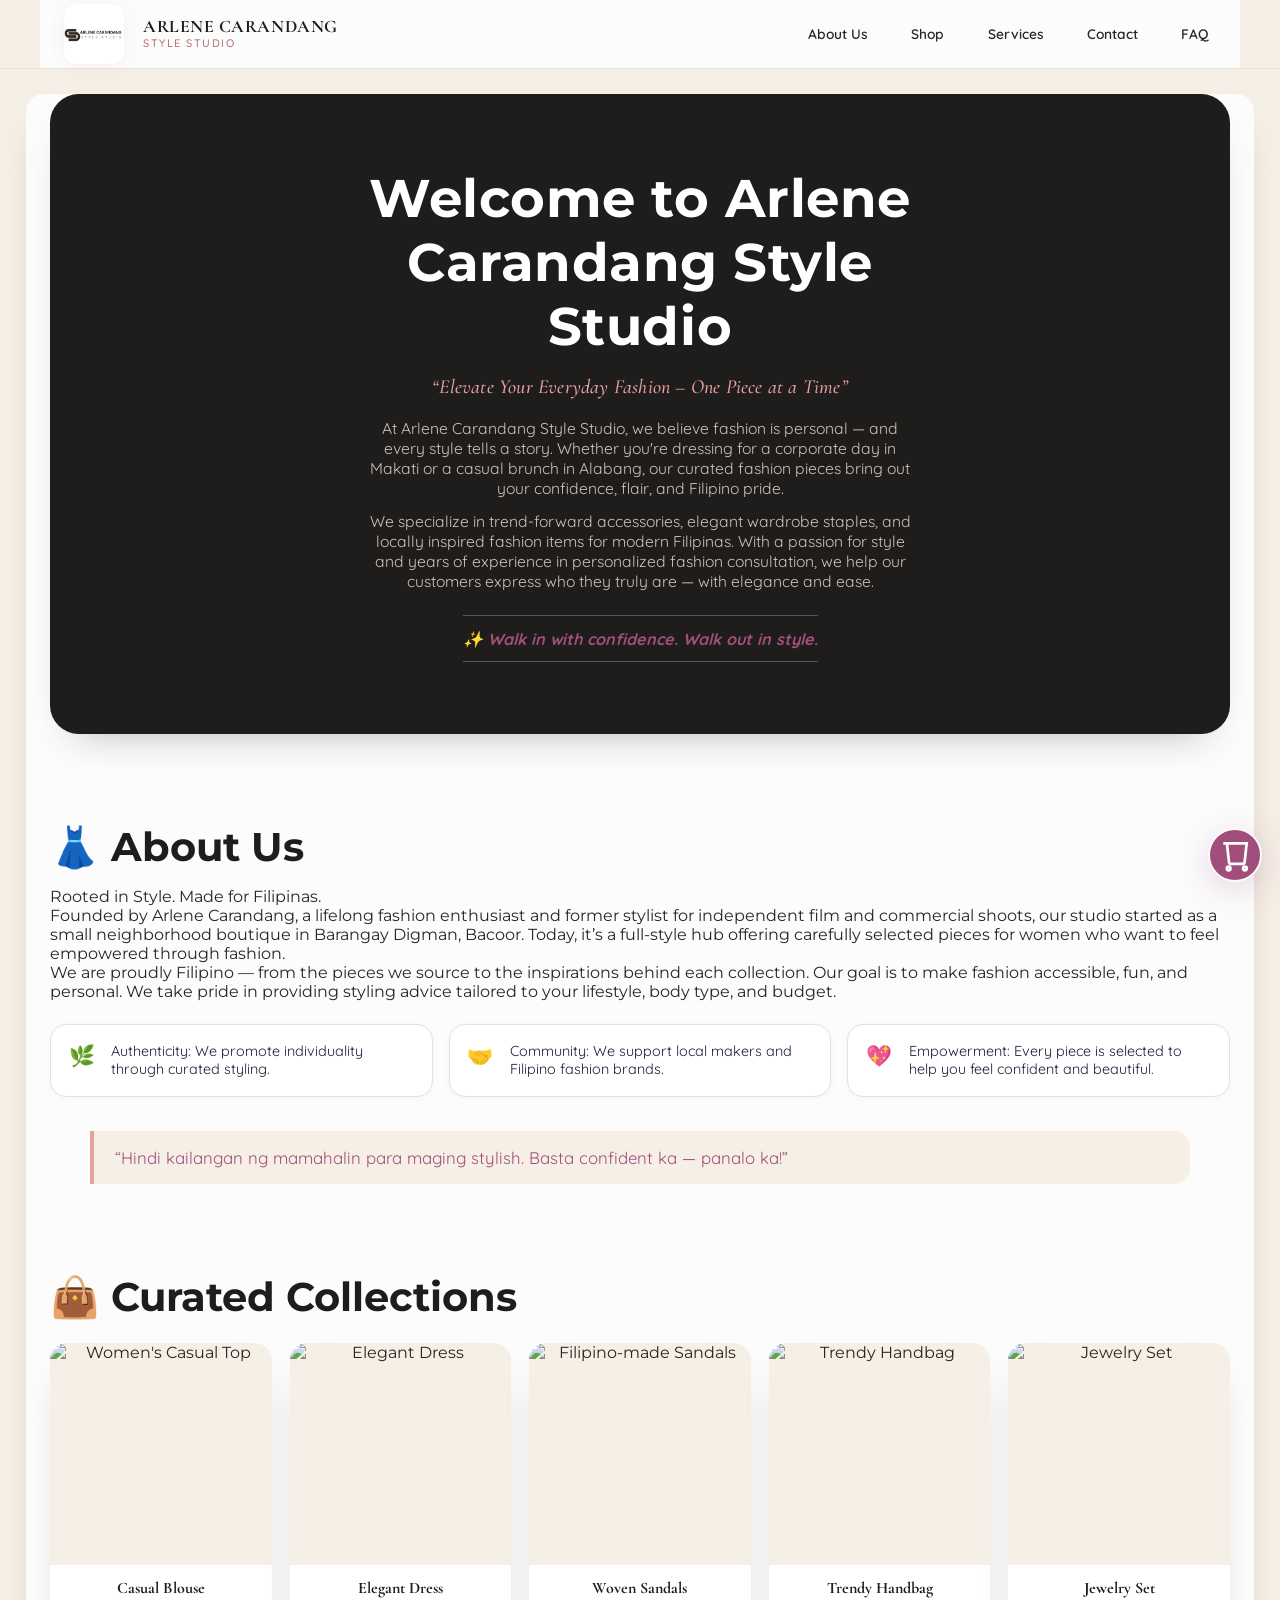
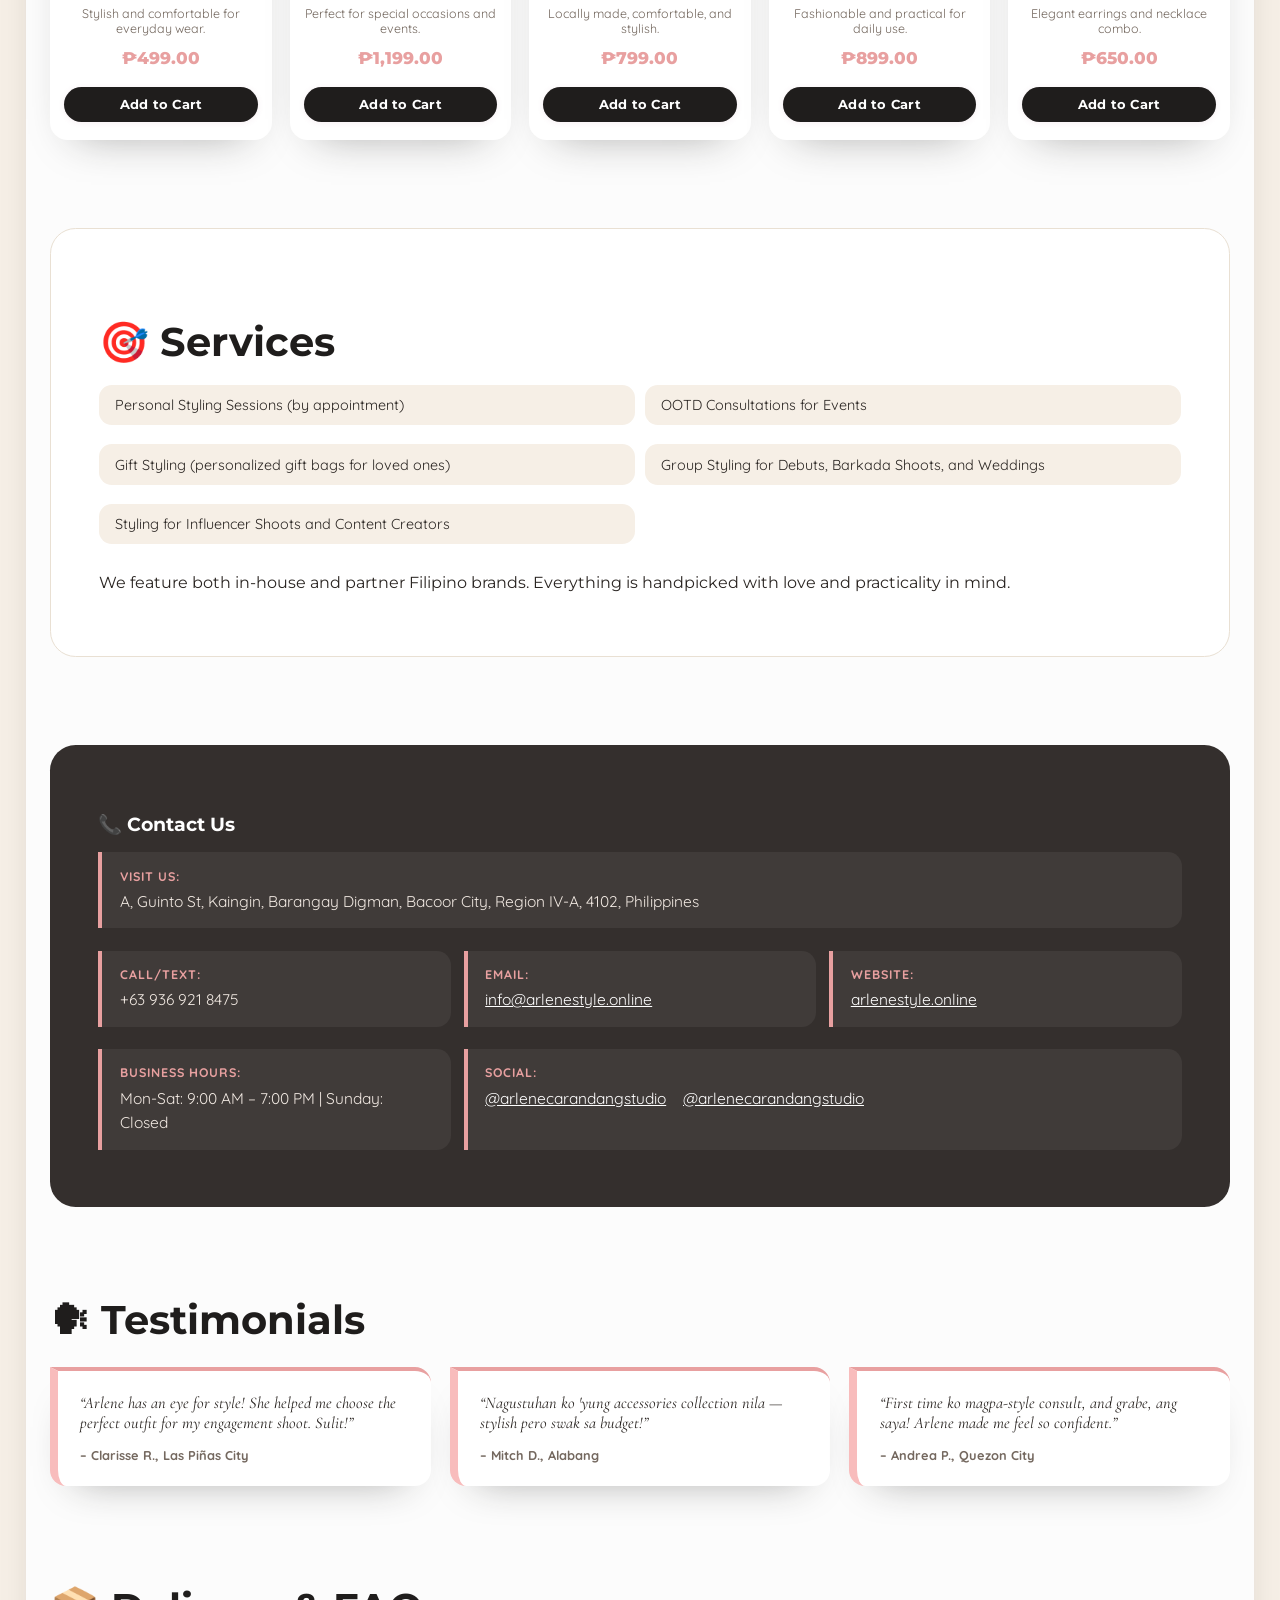
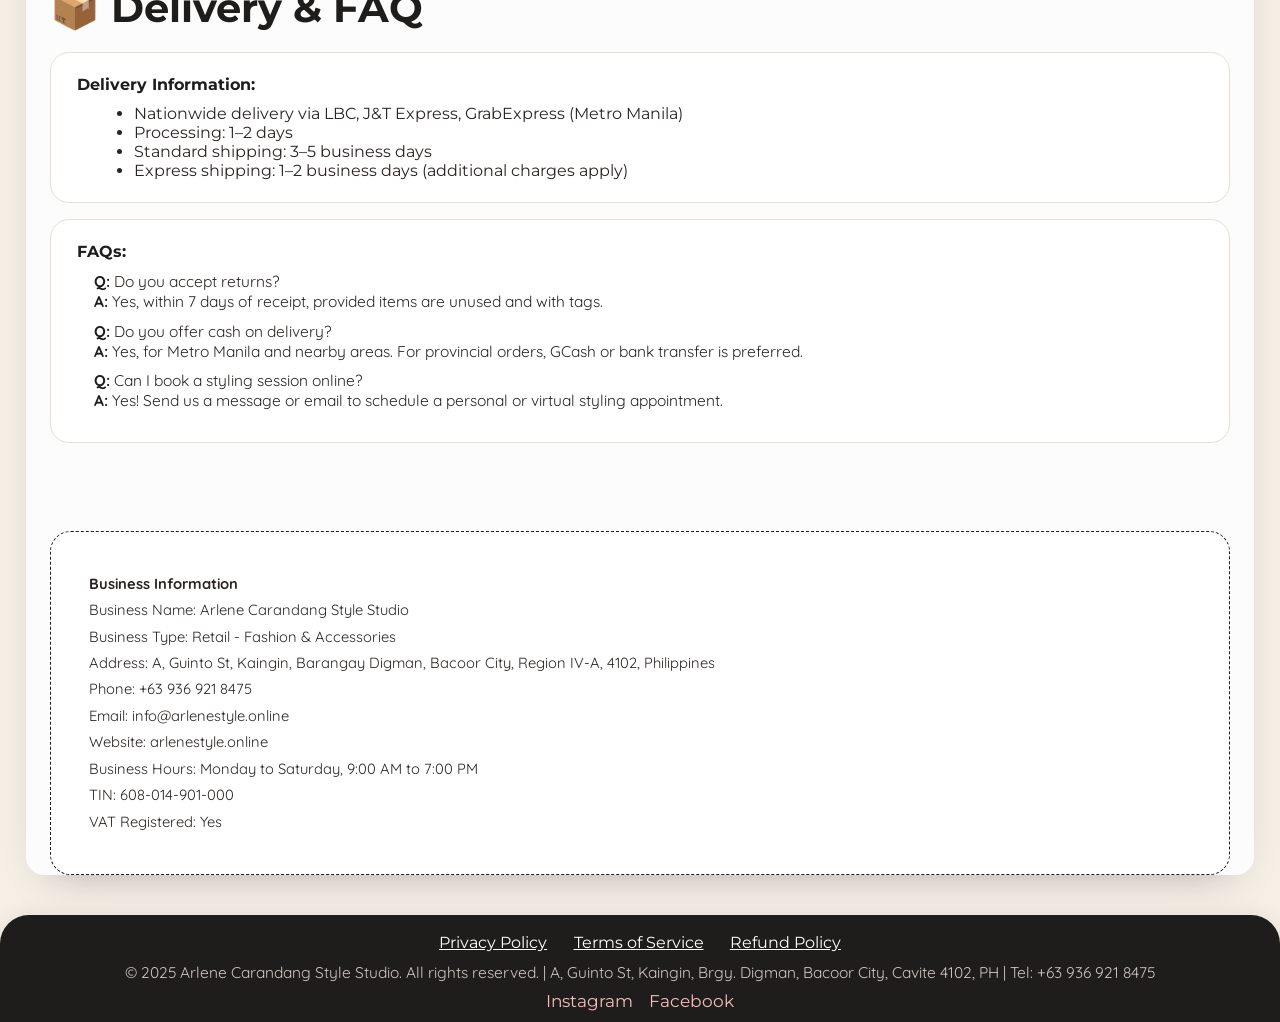
==== commit a0f0a544: "Match address/TIN exactly as provided" ====
--- a/index.html
+++ b/index.html
@@ -834,7 +834,7 @@
         <section id="contact" class="section">
             <h3>📞 Contact Us</h3>
             <ul class="contact-list">
-                <li><strong>Visit Us:</strong> A. Guinto Street, Kaingin, Barangay Digman, Bacoor City, Region IV-A, 4102, Philippines</li>
+                <li><strong>Visit Us:</strong> A, Guinto St, Kaingin, Barangay Digman, Bacoor City, Region IV-A, 4102, Philippines</li>
                 <li><strong>Call/Text:</strong> +63 936 921 8475</li>
                 <li><strong>Email:</strong> <a href="mailto:info@arlenestyle.online">info@arlenestyle.online</a></li>
                 <li><strong>Website:</strong> <a href="https://arlenestyle.online" target="_blank">arlenestyle.online</a></li>
@@ -887,7 +887,7 @@
             <strong>Business Information<br></strong>
             Business Name: Arlene Carandang Style Studio<br>
             Business Type: Retail - Fashion & Accessories<br>
-            Address: A. Guinto Street, Kaingin, Barangay Digman, Bacoor City, Region IV-A, 4102, Philippines<br>
+            Address: A, Guinto St, Kaingin, Barangay Digman, Bacoor City, Region IV-A, 4102, Philippines<br>
             Phone: +63 936 921 8475<br>
             Email: info@arlenestyle.online<br>
             Website: arlenestyle.online<br>
@@ -918,7 +918,7 @@
             <a href="refund-policy.html">Refund Policy</a>
         </div>
         <div class="footer-info">
-            &copy; 2025 Arlene Carandang Style Studio. All rights reserved. | A. Guinto Street, Kaingin, Brgy. Digman, Bacoor City, Cavite 4102, PH | Tel: +63 936 921 8475
+            &copy; 2025 Arlene Carandang Style Studio. All rights reserved. | A, Guinto St, Kaingin, Brgy. Digman, Bacoor City, Cavite 4102, PH | Tel: +63 936 921 8475
         </div>
         <div class="footer-social">
             <a href="https://www.instagram.com/arlenecarandangstudio" target="_blank">Instagram</a>
